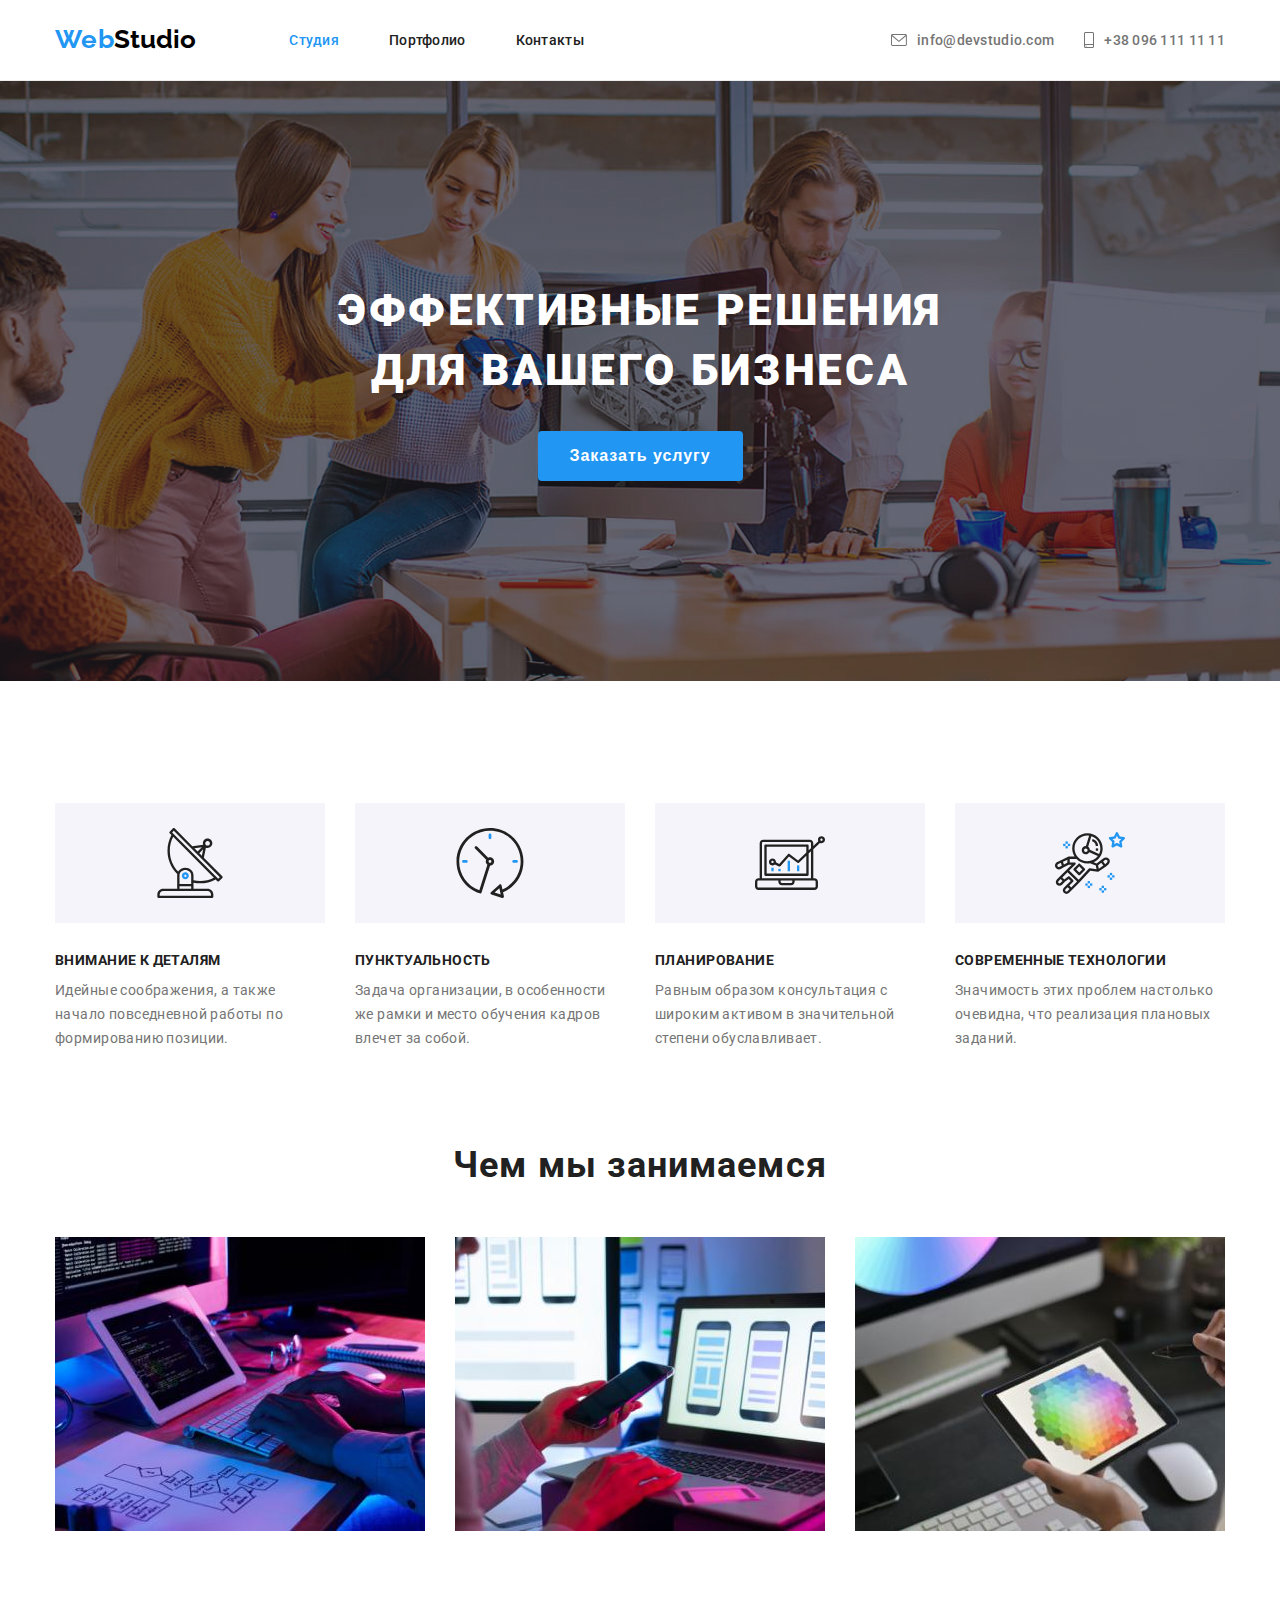
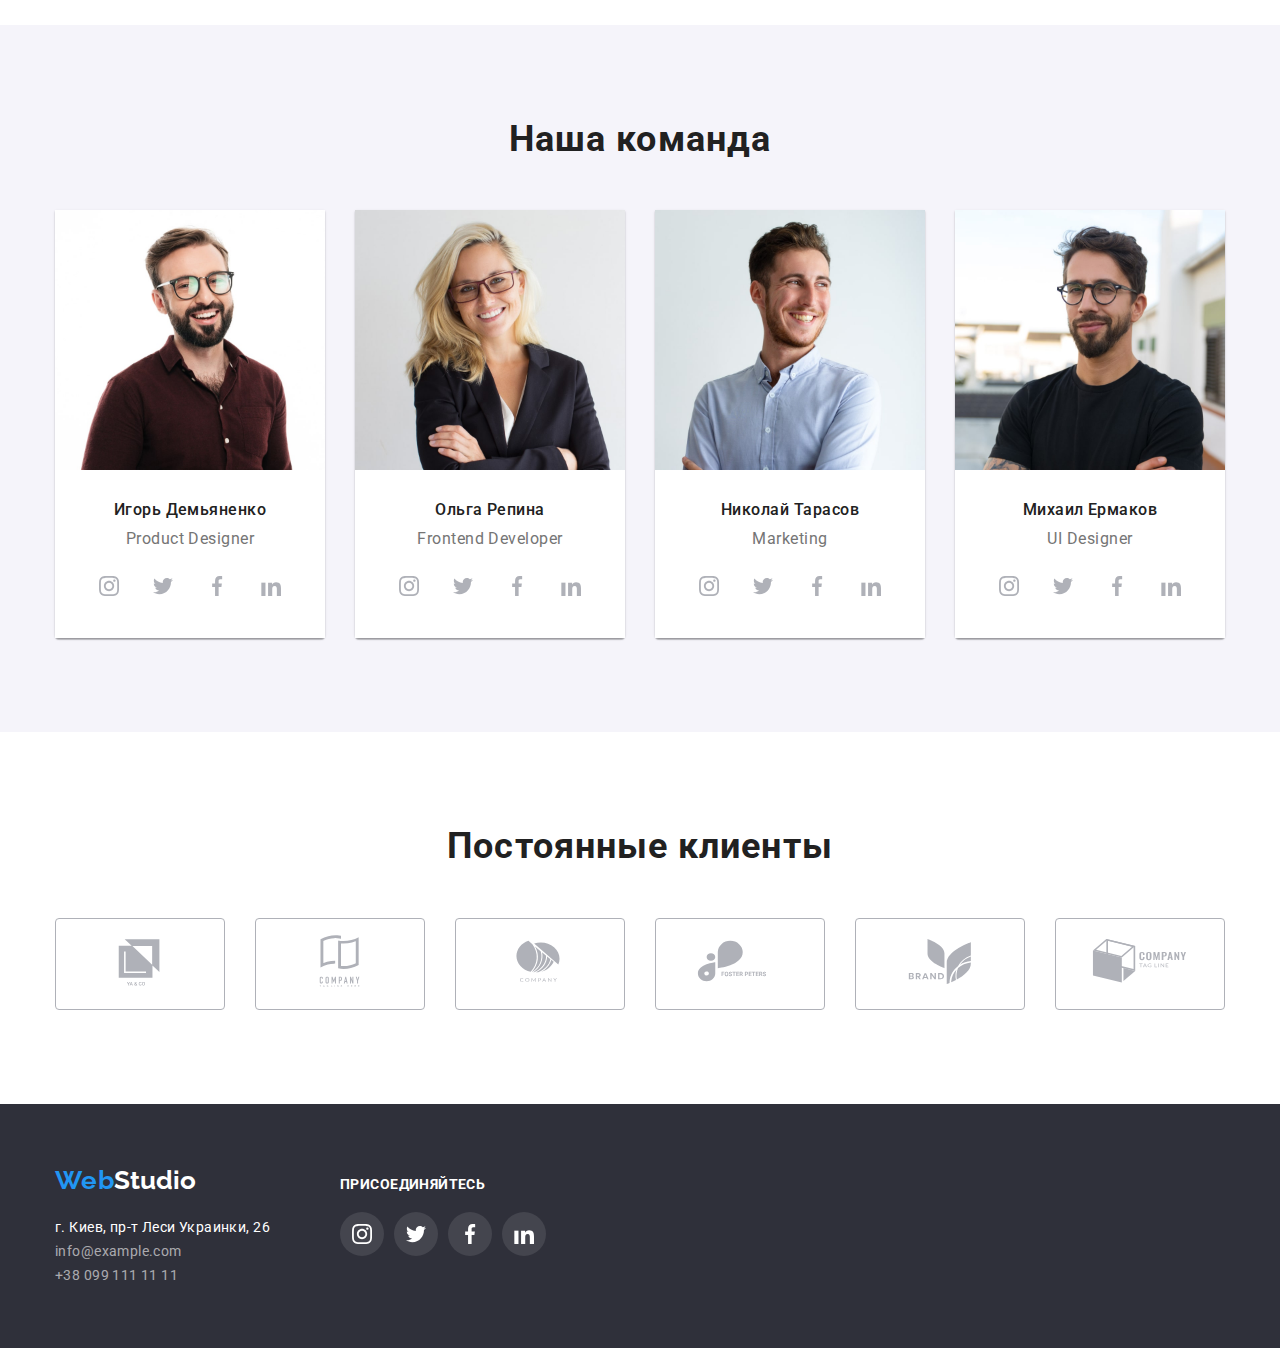
==== index.html @ 3ed00088 "Add files via upload" ====
<!DOCTYPE html>
<link rel="stylesheet" href="node_modules/modern-normalize/modern-normalize.css">
<html lang="en">
  <head>
    <meta charset="UTF-8" />
    <meta http-equiv="X-UA-Compatible" content="IE=edge" />
    <meta name="viewport" content="width=device-width, initial-scale=1.0" />
    <title>Document</title>
    <link rel="stylesheet" href="css/styles.css" />
        <link rel="stylesheet" href="css/main.css" />
    <link rel="stylesheet" href="node_modules/modern-normalize/modern-normalize.css">
     <link rel="preconnect" href="https://fonts.googleapis.com">
<link rel="preconnect" href="https://fonts.gstatic.com" crossorigin>
<link href="https://fonts.googleapis.com/css2?family=Raleway:wght@700&family=Roboto:wght@400;500;700;900&display=swap" rel="stylesheet">
  </head>
  <body>
    <header class="header">
      <div class="header-container">
      <nav class="nav">
        <a class="logo" href="#"><span class="logo-akcent">Web</span>Studio</a>
        <ul class="nav-list list ">
          <li><a class="nav-link active" href="./index.html">Студия</a></li>
          <li><a class="nav-link" href="./portfolio.html">Портфолио</a></li>
          <li><a class="nav-link" href="">Контакты</a></li>
        </ul>
      </nav>
      <ul class="contact-list">
        <li class="contact-item"> 
          <a class="contact-link" href=mailto:info@devstudio.com"
          > <svg class="contact-icon" width="16" height="12">
                  <use href="./images/icons.svg#icon-envelope-hover"></use>
                </svg>
          info@devstudio.com</a>  
              </li>
        <li class="contact-item">
                 <a class="contact-link" href="tel:+380961111111">  <svg class="contact-icon" width="10" height="16">
                  <use href="./images/icons.svg#icon-smartphone"></use>
                </svg> +38 096 111 11 11</a>
        </li>
      </ul>
      </div>
    </header>
    <main>
      <section class="hero">
        <div class="container">
        <h1 class="hero-title">
          Эффективные решения <br />
          для вашего бизнеса
        </h1>
        <button type="button" class="button">Заказать услугу</button>
        </div>
      </section>
      <section class="section">
        <div class="container">
        <h2 class="no-display">Наши преимущества:</h2>
        <ul class="benefits-list">
          <li class="benefits-item">
            <div class="benefits-background">
 <svg class="benefits-icon" width="70" height="70">
                  <use href="./images/icons.svg#icon-benefit_1"></use>
                </svg>
            </div>
            <h3 class="title">Внимание к деталям</h3>
            <p class="text">Идейные соображения, а также начало повседневной работы по формированию позиции.</p>
          </li> 
          <li class="benefits-item">
              <div class="benefits-background">
               <svg class="benefits-icon" width="70" height="70">
                  <use href="./images/icons.svg#icon-benefit_2"></use>
                </svg>
            </div>
            <h3 class="title">Пунктуальность</h3>
            <p class="text">Задача организации, в особенности же рамки и место обучения кадров влечет за собой.</p>
          </li>
          <li class="benefits-item">
               <div class="benefits-background">
               <svg class="benefits-icon" width="70" height="70">
                  <use href="./images/icons.svg#icon-benefit_3"></use>
                </svg>
            </div>
            <h3 class="title">Планирование</h3>
            <p class="text">Равным образом консультация с широким активом в значительной степени обуславливает.</p>
          </li>
          <li class="benefits-item">
               <div class="benefits-background">
               <svg class="benefits-icon" width="70" height="70">
                  <use href="./images/icons.svg#icon-benefit_4"></use>
                </svg>
            </div>
            <h3 class="title">Современные технологии</h3>
            <p class="text">Значимость этих проблем настолько очевидна, что реализация плановых заданий.</p>
          </li>
        </ul>
        </div>
      </section>
      <section class="description section ">
        <div class="container">
        <h2 class="subtitle">Чем мы занимаемся</h2>
        <ul class="description-list card-set">
          <li>
            <img src="./images/index/box_1.jpg" alt="computer programming" width="370" height="294" />
          </li>
          <li><img src="./images/index/box_2.jpg" alt="using of technology" width="370" height="294" /></li>
          <li><img src="./images/index/box_3.jpg" alt="computer graphics" width="370" height="294" /></li>
        </ul>
        </div>
      </section>
      <section class="team section">
        <div class="container">
        <h2 class="subtitle">Наша команда</h2>
        <ul  class="team-list card-set">
          <li class="team-item">
            <img src="./images/index/person_1.jpg" alt="product designer" width="270" height="260" />
             <div class="team-text">
            <h3 class="team-name">Игорь Демьяненко</h3>
              <p class="team-member-decription">Product Designer</p>
             <ul class="team-soc-list">
              <li class="team-soc-item"><a href="" class="team-soc-link">
                <svg class="team-soc-icon" width="20" height="20">
                  <use href="./images/icons.svg#icon-team_logo_1"></use>
                </svg>
              </a></li>
              <li class="team-soc-item"><a href="" class="team-soc-link">
                 <svg class="team-soc-icon" width="20" height="20">
                  <use href="./images/icons.svg#icon-team_logo_2"></use>
                </svg>
              </a></li>
              <li class="team-soc-item"><a href="" class="team-soc-link">
                 <svg class="team-soc-icon" width="20" height="20">
                  <use href="./images/icons.svg#icon-team_logo_3"></use>
                </svg>
              </a></li>
              <li class="team-soc-item"><a href="" class="team-soc-link">
                 <svg class="team-soc-icon" width="20" height="20">
                  <use href="./images/icons.svg#icon-team_logo_4"></use>
                </svg>
              </a></li>
             </ul>

            </div>  
            
          </li>
          <li class="team-item">
            <img src="./images/index/person_2.jpg" alt="Frontend Developer" width="270" height="260" />
           <div class="team-text"> 
             <h3 class="team-name">Ольга Репина</h3>
            <p class="team-member-decription">Frontend Developer</p>
             <ul class="team-soc-list">
              <li class="team-soc-item"><a href="" class="team-soc-link">
                <svg class="team-soc-icon" width="20" height="20">
                  <use href="./images/icons.svg#icon-team_logo_1"></use>
                </svg>
              </a></li>
              <li class="team-soc-item"><a href="" class="team-soc-link">
                 <svg class="team-soc-icon" width="20" height="20">
                  <use href="./images/icons.svg#icon-team_logo_2"></use>
                </svg>
              </a></li>
              <li class="team-soc-item"><a href="" class="team-soc-link">
                 <svg class="team-soc-icon" width="20" height="20">
                  <use href="./images/icons.svg#icon-team_logo_3"></use>
                </svg>
              </a></li>
              <li class="team-soc-item"><a href="" class="team-soc-link">
                 <svg class="team-soc-icon" width="20" height="20">
                  <use href="./images/icons.svg#icon-team_logo_4"></use>
                </svg>
              </a></li>
             </ul>
          </div>
          </li>
          <li class="team-item">
            <img src="./images/index/person_3.jpg" alt="Marketing" width="270" height="260" />
             <div class="team-text">
            <h3 class="team-name">Николай Тарасов</h3>
            <p class="team-member-decription">Marketing</p>
             <ul class="team-soc-list">
              <li class="team-soc-item"><a href="" class="team-soc-link">
                <svg class="team-soc-icon" width="20" height="20">
                  <use href="./images/icons.svg#icon-team_logo_1"></use>
                </svg>
              </a></li>
              <li class="team-soc-item"><a href="" class="team-soc-link">
                 <svg class="team-soc-icon" width="20" height="20">
                  <use href="./images/icons.svg#icon-team_logo_2"></use>
                </svg>
              </a></li>
              <li class="team-soc-item"><a href="" class="team-soc-link">
                 <svg class="team-soc-icon" width="20" height="20">
                  <use href="./images/icons.svg#icon-team_logo_3"></use>
                </svg>
              </a></li>
              <li class="team-soc-item"><a href="" class="team-soc-link">
                 <svg class="team-soc-icon" width="20" height="20">
                  <use href="./images/icons.svg#icon-team_logo_4"></use>
                </svg>
              </a></li>
             </ul>
            </div>
          </li>
          <li class="team-item">
            <img src="./images/index/person_4.jpg" alt="UI Designer" width="270" height="260" />
             <div class="team-text">
            <h3 class="team-name">Михаил Ермаков</h3>
            <p class="team-member-decription">UI Designer</p>
             <ul class="team-soc-list">
              <li class="team-soc-item"><a href="" class="team-soc-link">
                <svg class="team-soc-icon" width="20" height="20">
                  <use href="./images/icons.svg#icon-team_logo_1"></use>
                </svg>
              </a></li>
              <li class="team-soc-item"><a href="" class="team-soc-link">
                 <svg class="team-soc-icon" width="20" height="20">
                  <use href="./images/icons.svg#icon-team_logo_2"></use>
                </svg>
              </a></li>
              <li class="team-soc-item"><a href="" class="team-soc-link">
                 <svg class="team-soc-icon" width="20" height="20">
                  <use href="./images/icons.svg#icon-team_logo_3"></use>
                </svg>
              </a></li>
              <li class="team-soc-item"><a href="" class="team-soc-link">
                 <svg class="team-soc-icon" width="20" height="20">
                  <use href="./images/icons.svg#icon-team_logo_4"></use>
                </svg>
              </a></li>
             </ul>
            </div>
          </li>
        </ul>
        </div>
      </section>
      <section class="container section">
        <h2 class="subtitle">Постоянные клиенты</h2>
      <!-- <div class="team-text"> -->
        <ul class="client-list">
          <!-- <client-list> -->
            <li class="client-item"><a href="" class="client-link">
              <svg class="client-icon" width="106" height="60">
                  <use href="./images/icons.svg#icon-client_logo_1"></use>
                </svg>
            </a></li>

            <li class="client-item"><a href="" class="client-link">
               <svg class="client-icon" width="106" height="60">
                  <use href="./images/icons.svg#icon-client_logo_2"></use>
                </svg>
            </a></li>
            <li class="client-item"><a href="" class="client-link">
               <svg class="client-icon" width="106" height="60">
                  <use href="./images/icons.svg#icon-client_logo_3"></use>
                </svg>
            </a></li>
            <li class="client-item"><a href="" class="client-link">
               <svg class="client-icon" width="106" height="60">
                  <use href="./images/icons.svg#icon-client_logo_4"></use>
                </svg>
            </a></li>
            <li class="client-item"><a href="" class="client-link">
               <svg class="client-icon" width="106" height="60">
                  <use href="./images/icons.svg#icon-client_logo_5"></use>
                </svg>
            </a></li>
            <li class="client-item"><a href="" class="client-link">
               <svg class="client-icon" width="106" height="60">
                  <use href="./images/icons.svg#icon-client_logo_6"></use>
                </svg>
            </a></li>
          </client-list>
        </ul>
</div>
      </section >
    </main>
<section class="footer">
    <footer class="container footer-all">
      <div >
      <a class="logo logo-white" href="#"><span class="logo-akcent">Web</span>Studio</a>
      <address>

        <ul >
          <li>
            <a
              class="footer-link"  target="_blank"  rel="noopener noreferrer" 
              href="https://www.google.com/maps/d/viewer?mid=10uSM3H-mIU3GznYo2szRIEphczw&hl=en_US&ll=50.42732700000001%2C30.538092&z=17"
              >г. Киев, пр-т Леси Украинки, 26</a
            >
          </li>
          <li><a class="footer-link link-transparency" href="mailto:info@example.com">info@example.com</a></li>
          <li><a class="footer-link link-transparency" href="tel:+380991111111">+38 099 111 11 11</a></li>
        </ul>
      </address>
      </div>
      <div class="footer-soc">
        <h2 class="footer-soc-title"> присоединяйтесь</h2>
       <ul class="team-soc-list">
              <li class="team-soc-item"><a href="" class="team-soc-link">
                <svg class="team-soc-icon icon-white" width="20" height="20">
                  <use href="./images/icons.svg#icon-team_logo_1"></use>
                </svg>
              </a></li>
              <li class="team-soc-item"><a href="" class="team-soc-link">
                 <svg class="team-soc-icon icon-white" width="20" height="20">
                  <use href="./images/icons.svg#icon-team_logo_2"></use>
                </svg>
              </a></li>
              <li class="team-soc-item"><a href="" class="team-soc-link">
                 <svg class="team-soc-icon icon-white" width="20" height="20">
                  <use href="./images/icons.svg#icon-team_logo_3"></use>
                </svg>
              </a></li>
              <li class="team-soc-item"><a href="" class="team-soc-link">
                 <svg class="team-soc-icon icon-white" width="20" height="20">
                  <use href="./images/icons.svg#icon-team_logo_4"></use>
                </svg>
              </a></li>
             </ul>
      </div>
    </footer>
    </section>
  </body>
</html>
---- css/styles.css ----
:root {
  --main-text-color: #757575;
  --additional-text-color: #212121;
  --accent-color: #2196f3;
  --white: #ffffff;
  --card-gap: 30px;
  --card-item: 3;
}
* {
  box-sizing: border-box;
}
/* font-family: 'Raleway', sans-serif; */
/* font-family: 'Roboto', sans-serif; */
body,
html {
  font-family: "Roboto";
  background-color: #ffffff;
  color: var(--main-text-color);
  margin: 0;
  padding: 0;
  box-sizing: border-box;
}

button {
  cursor: pointer;
}

a {
  text-decoration: none;
}

p,
h1,
h2,
h3,
h4,
h5,
h6,
ul {
  margin: 0;
  padding: 0;
}

ul {
  list-style: none;
}

img {
  display: block;
  min-width: 100px;
  height: auto;
}

.card-set {
  display: flex;
  flex-wrap: wrap;
  gap: var(--card-gap);
}

.logo {
  font-family: "Raleway", sans-serif;
  font-weight: 700;
  font-size: 26px;
  text-decoration: none;
  color: #000000;
}

.logo-akcent {
  font-family: "Raleway";
  font-weight: 700;
  font-size: 26px;
  line-height: 1.2;
  letter-spacing: 0.03em;
  color: var(--accent-color);
}

.logo-white {
  color: var(--white);
  margin-bottom: 20px;
  display: block;
}
.container {
  width: 1200px;
  margin: 0 auto;
  padding: 0 15px;
  box-sizing: border-box;
}
.header {
  border-bottom: 1px solid #ececec;
}
.header-container {
  width: 1200px;
  margin: 0 auto;
  padding: 0 15px;
  display: flex;
  justify-content: space-between;
  align-items: center;
}
.nav {
  display: flex;
  align-items: center;
}

.nav-list {
  display: flex;
  justify-content: center;
  gap: 50px;
  margin-left: 93px;
}

.contact-list {
  display: flex;
  justify-content: flex-end;
  gap: var(--card-gap);
}
/* .contact {
  display: flex;
} */
.benefits-list {
  display: flex;
  justify-content: space-between;
  /* margin-bottom: 94px; */
}
.section {
  padding: 94px 0;
}
.benefits-item {
  width: 270px;
  /* height: 101px; */
}
.nav-link {
  font-weight: 500;
  font-size: 14px;
  line-height: 1.15;
  letter-spacing: 0.02em;
  color: var(--additional-text-color);
  padding: 32px 0;
  display: flex;
}
.contact-link {
  font-weight: 500;
  font-size: 14px;
  line-height: 1.15;
  letter-spacing: 0.02em;
  color: var(--main-text-color);
  padding: 32px 0;
  display: flex;
  align-items: center;
}
.contact-icon {
  fill: #757575;
  margin-right: 10px;
}
.contact-item {
  display: flex;
  align-items: center;
}
.active {
  color: var(--accent-color);
}
.contact-link:hover,
.contact-link:focus {
  color: var(--accent-color);
}
.contact-link:hover .contact-icon,
.contact-link:focus .contact-icon {
  fill: var(--accent-color);
}
.nav-link:hover,
.nav-link:focus,
.footer-link:hover,
.footer-link:focus {
  color: var(--accent-color);
}
.button:hover,
.button:focus {
  background-color: #188ce8;
  color: #ffffff;
}
.filter-btn {
  border: none;
  background-color: #f5f4fa;
  color: #000000;
  border-radius: 4px;
  font-size: 16px;
  padding: 6px 22px;
}
.filter-btn:hover {
  box-shadow: 0px 3px 1px rgba(0, 0, 0, 0.1), 0px 1px 2px rgba(0, 0, 0, 0.08), 0px 2px 2px rgba(0, 0, 0, 0.12);
}
.filter-item:not(:last-child) {
  margin-right: 8px;
}
/* .filter-btn-active {
  border: none;
  background-color: var(--accent-color);
  color: var(--white);
  border-radius: 4px;
  font-size: 16px;
  padding: 6px 22px;
} */
.filter-btn:hover,
.filter-btn:focus {
  background-color: var(--accent-color);
  border: none;
  color: var(--white);
}
.hero {
  max-width: 1600px;
  height: 600px;
  margin-left: auto;
  margin-right: auto;
  /* background-color: #2f303a; */
  background-image: linear-gradient(rgba(47, 48, 58, 0.4), rgba(47, 48, 58, 0.4)), url(../images/hero_photo.jpg);
  padding: 200px 0;
  background-repeat: no-repeat;
  background-position: center;
  background-size: cover;
}
.hero-title {
  font-weight: 900;
  font-size: 44px;
  line-height: 1.36;
  text-align: center;
  letter-spacing: 0.06em;
  text-transform: uppercase;
  color: var(--white);
  margin-bottom: 30px;
}
.filter {
  font-weight: 500;
  font-size: 16px;
  line-height: 1.62;
  letter-spacing: 0.03em;
  color: var(--additional-text-color);
  display: flex;
  justify-content: center;
  margin-left: 8px;
  margin-bottom: 50px;
}
.button {
  background-color: var(--accent-color);
  color: var(--white);
  font-style: normal;
  font-weight: 700;
  font-size: 16px;
  line-height: 1.9;
  align-items: center;
  text-align: center;
  letter-spacing: 0.06em;
  border-radius: 4px;
  border: 0;
  margin: 0 auto;
  padding: 10px 32px;
  display: flex;
}
.benefits-background {
  width: 270px;
  height: 120px;
  background-color: #f5f4fa;
  margin-bottom: 30px;
  display: flex;
  align-items: center;
  justify-content: center;
}

.title {
  font-weight: 700;
  font-size: 14px;
  line-height: 1.14;
  letter-spacing: 0.03em;
  text-transform: uppercase;
  color: var(--additional-text-color);
  margin-bottom: 10px;
}
.benefits-icon {
  display: flex;
  align-items: center;
  justify-content: center;
}
.benefits-list .text {
  /* font-weight: 400; */
  font-size: 14px;
  line-height: 1.71;
  letter-spacing: 0.03em;
  color: var(--main-text-color);
}
/* заголовки першої сторінки */
.team {
  background-color: #f5f4fa;
  /* padding: 94px 0; */
}
.description-list {
  justify-content: space-between;
}
.description {
  /* margin-bottom: 80px; */
  padding-top: 0;
}
.subtitle {
  font-weight: 700;
  font-size: 36px;
  line-height: 1.16;
  text-align: center;
  letter-spacing: 0.03em;
  color: var(--additional-text-color);
  margin-bottom: 50px;
}
.team-list {
  justify-content: center;
}
.team-item {
  width: 270px;
  box-shadow: 0px 1px 3px rgba(0, 0, 0, 0.12), 0px 1px 1px rgba(0, 0, 0, 0.14), 0px 2px 1px rgba(0, 0, 0, 0.2);
  border-radius: 0px 0px 4px 4px;
}
.team-text {
  background-color: #ffffff;
  padding: 30px 0;
  text-align: center;
  /* display: flex;
  flex-direction: column;
  align-items: center; */
}
.team-name {
  font-weight: 500;
  font-size: 16px;
  line-height: 1.19;
  letter-spacing: 0.03em;
  color: var(--additional-text-color);
  margin-bottom: 10px;
}
.team-member-decription {
  font-size: 16px;
  line-height: 1.19;
  letter-spacing: 0.03em;
  color: var(--main-text-color);
  margin-bottom: 16px;
}
.team-soc-list {
  display: flex;
  justify-content: center;
}
.team-soc-item + .team-soc-item {
  margin-left: 10px;
}
.team-soc-link {
  width: 44px;
  height: 44px;
  border-radius: 50%;
  background-color: #fff;
  /* display: block; */
  display: flex;
  align-items: center;
  justify-content: center;
}
.team-soc-icon {
  fill: #afb1b8;
}
.team-soc-link:hover {
  background-color: #2196f3;
}
.team-soc-link:hover .team-soc-icon {
  fill: #fff;
}
.client-link {
  /* width: 170px;
  height: 92px; */
  /* border: 1px; */
  /* background-color: tomato; */
  /* display: flex;
  align-items: center;
  justify-content: center; */
}
.client-list {
  display: flex;
  justify-content: center;
  align-content: center;
}
.client-icon {
  fill: #afb1b8;
}
.client-item + .client-item {
  margin-left: 30px;
}
.client-item {
  width: 170px;
  /* padding: 16px 32px; */
  height: 92px;
  border: 1px solid #afb1b8;
  border-radius: 4px;
  box-sizing: border-box;
  display: flex;
  align-items: center;
  justify-content: center;
}
.client-item:hover {
  border: 1px solid #2196f3;
}
.client-item:hover .client-icon {
  fill: #2196f3;
}
.portfolio-item {
  width: 370px;
  box-sizing: border-box;
}
.portfolio-item:hover {
  box-shadow: 0px 1px 1px rgba(0, 0, 0, 0.12), 0px 4px 4px rgba(0, 0, 0, 0.06), 1px 4px 6px rgba(0, 0, 0, 0.16);
}
.portfolio-text {
  background-color: #ffffff;
  padding: 20px 24px;
  /* display: flex;
  flex-direction: column; */
  border: 1px solid #eeeeee;
  border-top: none;
}
.portfolio-title {
  font-weight: 700;
  font-size: 18px;
  line-height: 2;
  letter-spacing: 0.06em;
  color: var(--additional-text-color);
  margin-bottom: 4px;
}
.portfolio-subtitle {
  font-size: 16px;
  line-height: 1.9;
  letter-spacing: 0.03em;
  color: var(--main-text-color);
}
.footer-link {
  color: var(--white);
  font-style: normal;
  font-size: 14px;
  line-height: 1.7;
  letter-spacing: 0.03em;
}

/* border : 1px solid #000000; */

.footer-all {
  display: flex;
  align-items: baseline;
}
.footer-soc {
  /* display: flex; */
  margin-left: 70px;
  margin-top: 12px;
}
.footer-soc-title {
  font-family: "Roboto";
  font-style: normal;
  font-weight: 700;
  font-size: 14px;
  line-height: 16px;
  letter-spacing: 0.03em;
  color: #fff;
  margin-bottom: 20px;
  text-transform: uppercase;
}
.team-soc-link {
  background-color: rgba(255, 255, 255, 0.1);
}
.icon-white {
  fill: #fff;
}
.link-transparency {
  color: rgba(255, 255, 255, 0.6);
  margin-top: 9px;
}
.footer {
  background-color: #2f303a;
  text-decoration: none;
  padding: 60px 0;
}
/* .footer-link-text {
  color: var(--white);
  font-style: normal;
  font-size: 14px;
  line-height: 1.7;
  letter-spacing: 0.03em;
  text-shadow: #000 0px 0px 1px;
} */

.no-display {
  visibility: hidden;
}
---- css/main.css ----
/*# sourceMappingURL=main.css.map */
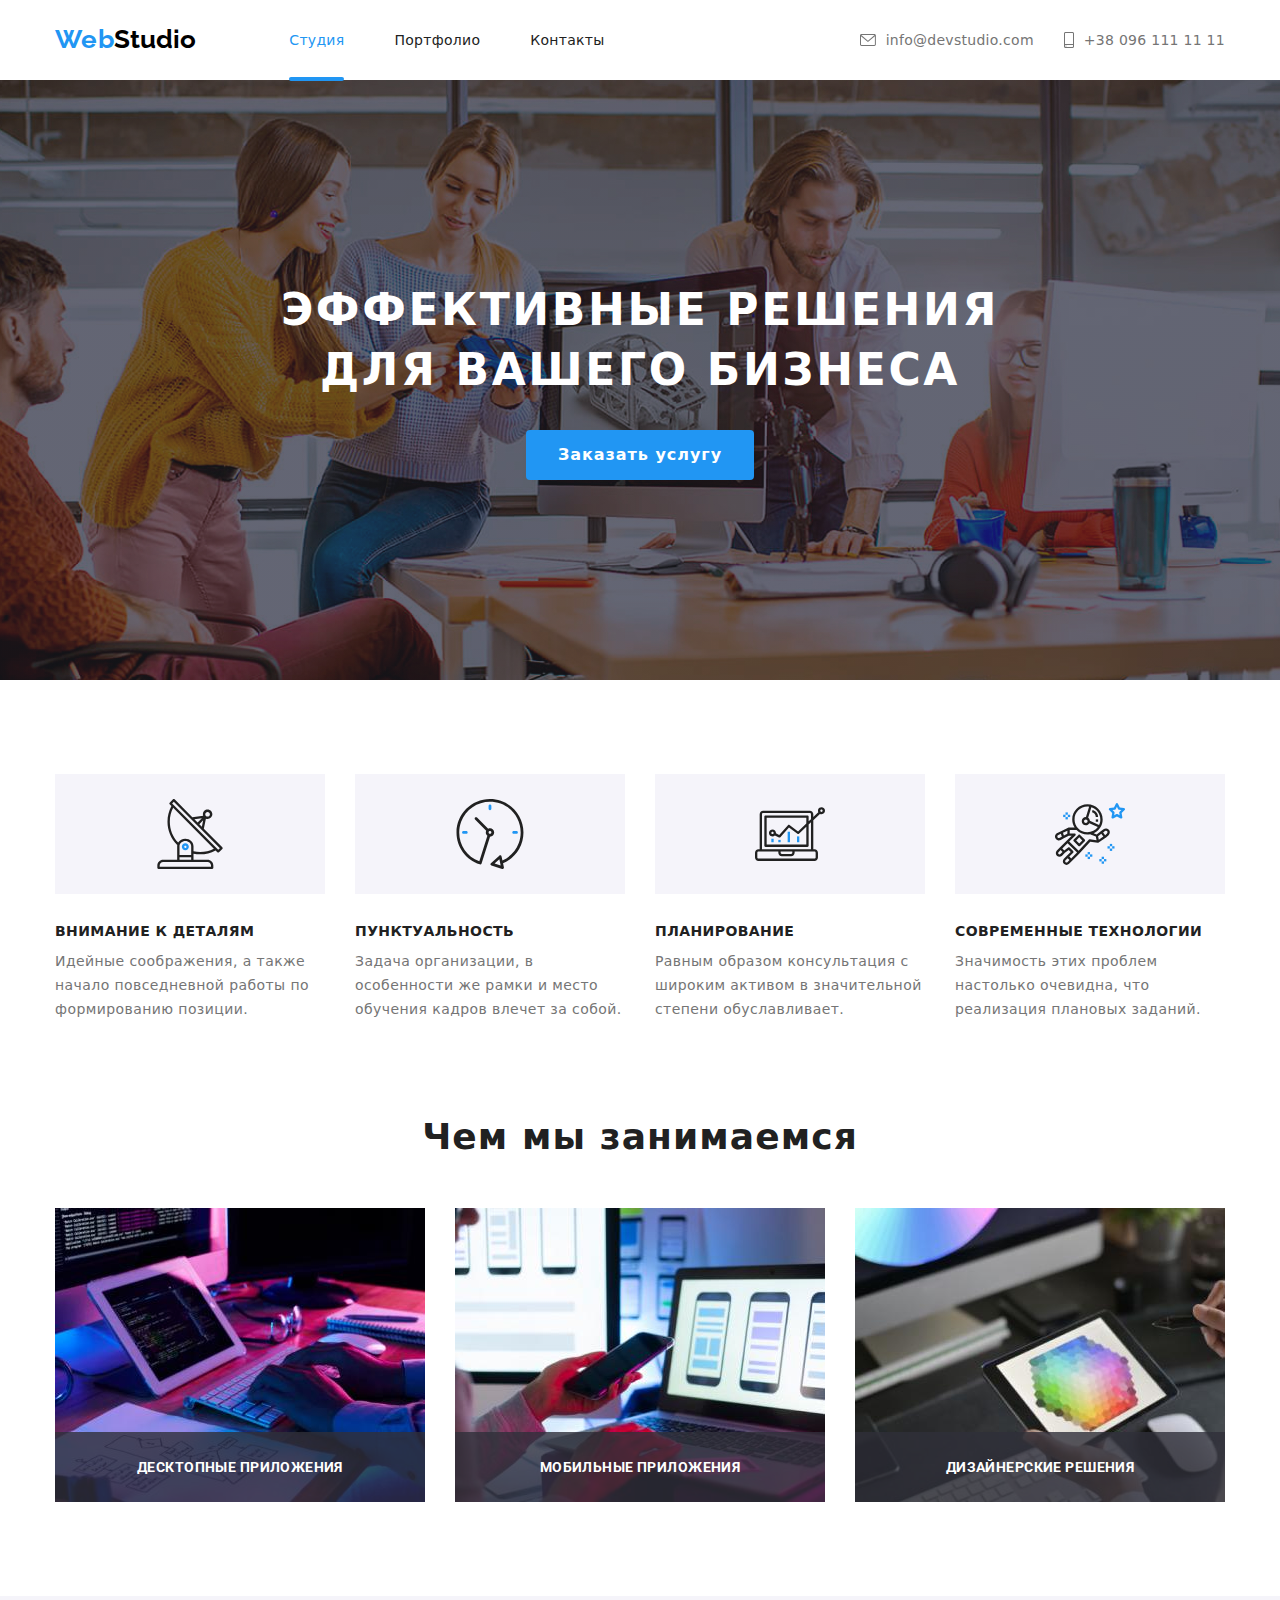
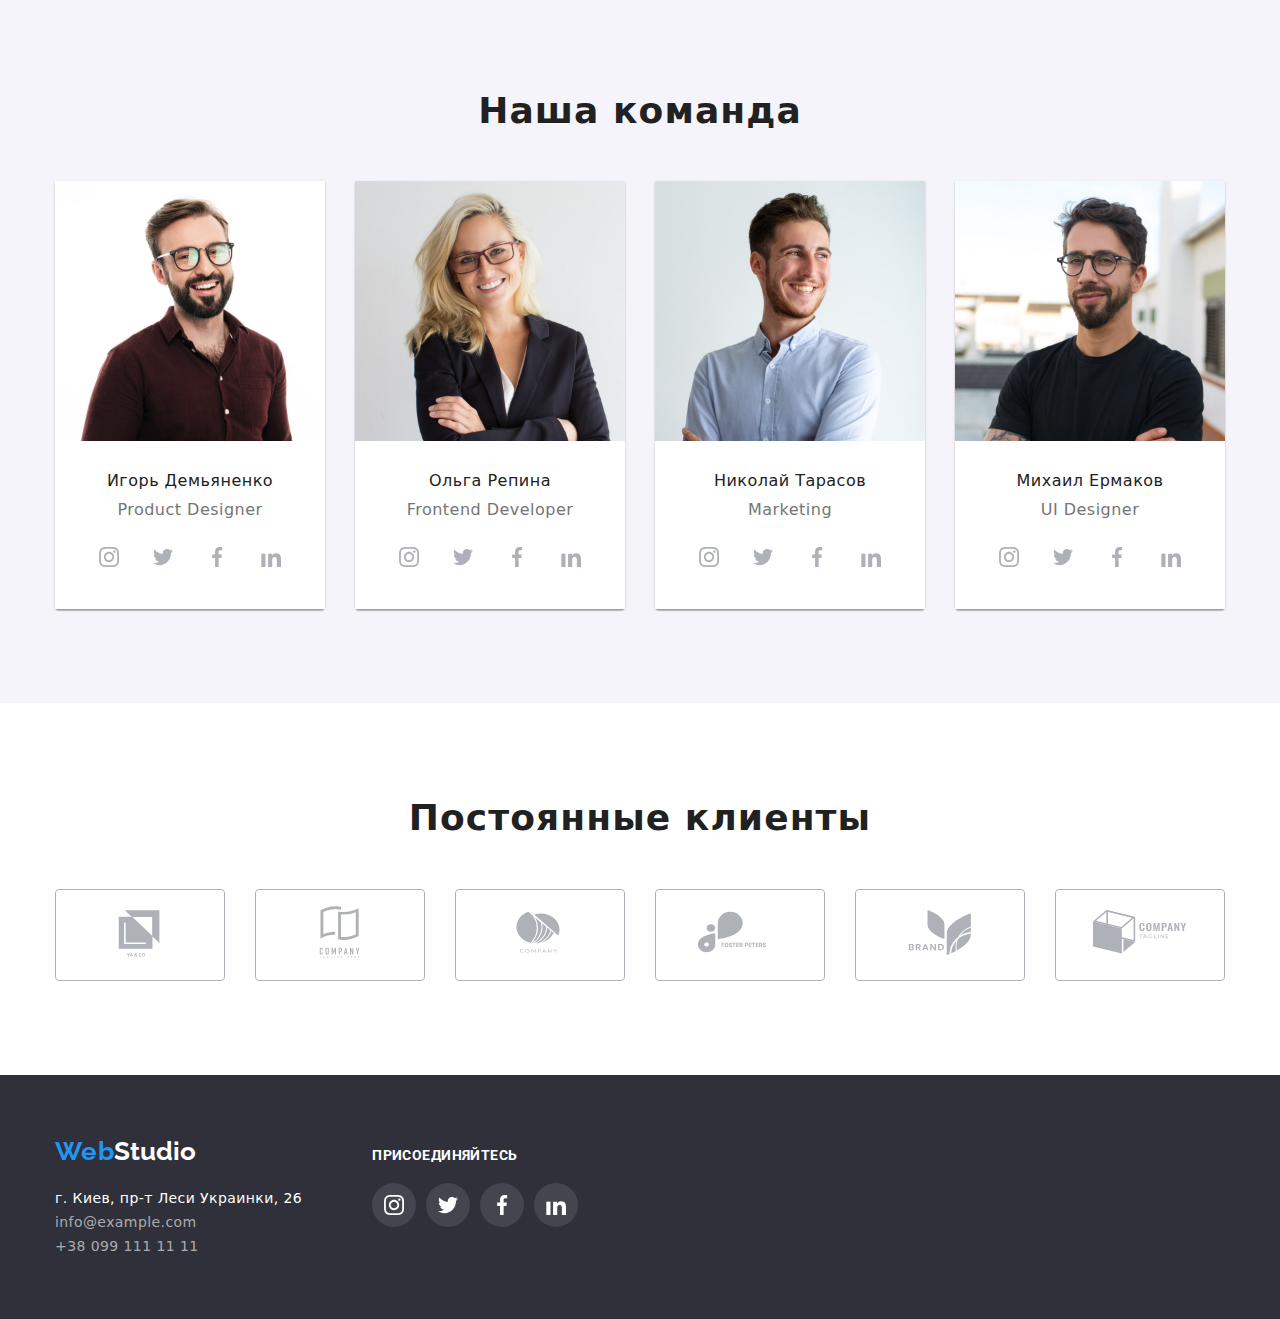
==== commit dd69cb73: "5.2" ====
--- a/index.html
+++ b/index.html
@@ -8,20 +8,29 @@
     <title>Document</title>
     <link rel="stylesheet" href="css/styles.css" />
         <link rel="stylesheet" href="css/main.css" />
-    <link rel="stylesheet" href="node_modules/modern-normalize/modern-normalize.css">
+  <link
+    rel="stylesheet"
+    href="https://cdnjs.cloudflare.com/ajax/libs/modern-normalize/1.0.0/modern-normalize.min.css"/>
      <link rel="preconnect" href="https://fonts.googleapis.com">
 <link rel="preconnect" href="https://fonts.gstatic.com" crossorigin>
 <link href="https://fonts.googleapis.com/css2?family=Raleway:wght@700&family=Roboto:wght@400;500;700;900&display=swap" rel="stylesheet">
   </head>
   <body>
-    <header class="header">
-      <div class="header-container">
+    <header >
+      <div class="header__container">
       <nav class="nav">
         <a class="logo" href="#"><span class="logo-akcent">Web</span>Studio</a>
         <ul class="nav-list list ">
-          <li><a class="nav-link active" href="./index.html">Студия</a></li>
-          <li><a class="nav-link" href="./portfolio.html">Портфолио</a></li>
-          <li><a class="nav-link" href="">Контакты</a></li>
+          <li class="nav-item">
+            <a class="nav-link active current" href="./index.html">Студия</a>
+            <div class="nav-link"> 
+            </div>
+            <!-- nav-indicator active-->
+          </li>
+          <li class="nav-item"><a class="nav-link" href="./portfolio.html">Портфолио</a>
+          </li>
+          <li class="nav-item"><a class="nav-link" href="">Контакты</a>
+          </li>
         </ul>
       </nav>
       <ul class="contact-list">
@@ -47,12 +56,12 @@
           Эффективные решения <br />
           для вашего бизнеса
         </h1>
-        <button type="button" class="button">Заказать услугу</button>
+        <button type="button" class="button" data-modal-open>Заказать услугу</button>
         </div>
       </section>
       <section class="section">
         <div class="container">
-        <h2 class="no-display">Наши преимущества:</h2>
+        <h2 class="visually-hidden">Наши преимущества:</h2>
         <ul class="benefits-list">
           <li class="benefits-item">
             <div class="benefits-background">
@@ -97,11 +106,26 @@
         <div class="container">
         <h2 class="subtitle">Чем мы занимаемся</h2>
         <ul class="description-list card-set">
-          <li>
+          <li class="image-bloc">
             <img src="./images/index/box_1.jpg" alt="computer programming" width="370" height="294" />
-          </li>
-          <li><img src="./images/index/box_2.jpg" alt="using of technology" width="370" height="294" /></li>
-          <li><img src="./images/index/box_3.jpg" alt="computer graphics" width="370" height="294" /></li>
+            <div class="description-subtitle">
+              <div class="description-opasity"></div>
+              <h3 class="description-text">Десктопные приложения</h3>
+            </div>
+          </li>
+          <li class="image-bloc">
+            <img src="./images/index/box_2.jpg" alt="using of technology" width="370" height="294" />
+             <div class="description-subtitle">
+              <div class="description-opasity"></div>
+              <h3 class="description-text">Мобильные приложения</h3>
+            </div></li>
+          <li class="image-bloc">
+            <img src="./images/index/box_3.jpg" alt="computer graphics" width="370" height="294" />
+             <div class="description-subtitle">
+              <div class="description-opasity"></div>
+              <h3 class="description-text">Дизайнерские решения</h3>
+            </div>
+          </li>
         </ul>
         </div>
       </section>
@@ -272,7 +296,8 @@
       </section >
     </main>
 <section class="footer">
-    <footer class="container footer-all">
+  <div class="container">
+    <footer class="footer-all">
       <div >
       <a class="logo logo-white" href="#"><span class="logo-akcent">Web</span>Studio</a>
       <address>
@@ -316,6 +341,20 @@
              </ul>
       </div>
     </footer>
+     </div>
     </section>
+    <div class="backdrop is-hidden" data-modal>
+      <div class="modal">
+        <div class="modal-navigation">
+          <button type="button" data-modal-close class="modal-button"> 
+            <svg class="modal-button-icon" data-modal-close width="11" height="11">
+              <use href="./images/icons.svg#icon-close-black"></use>             
+            </svg>
+          </button>
+        </div>
+        <!-- <div class="button"></div> -->
+      </div>
+    </div>
+     <script src="./js/modal.js"></script>
   </body>
 </html>
--- a/css/styles.css
+++ b/css/styles.css
@@ -5,6 +5,7 @@
   --white: #ffffff;
   --card-gap: 30px;
   --card-item: 3;
+  --transition: 250ms cubic-bezier(0.4, 0, 0.2, 1);
 }
 * {
   box-sizing: border-box;
@@ -18,7 +19,6 @@
   color: var(--main-text-color);
   margin: 0;
   padding: 0;
-  box-sizing: border-box;
 }
 
 button {
@@ -83,12 +83,11 @@
   width: 1200px;
   margin: 0 auto;
   padding: 0 15px;
-  box-sizing: border-box;
 }
 .header {
-  border-bottom: 1px solid #ececec;
-}
-.header-container {
+  border-bottom: 1px solid #787474;
+}
+.header__container {
   width: 1200px;
   margin: 0 auto;
   padding: 0 15px;
@@ -96,6 +95,10 @@
   justify-content: space-between;
   align-items: center;
 }
+/* .header-liner {
+  width: auto;
+  border: 1px solid #ececec;
+} */
 .nav {
   display: flex;
   align-items: center;
@@ -107,26 +110,19 @@
   gap: 50px;
   margin-left: 93px;
 }
-
-.contact-list {
-  display: flex;
-  justify-content: flex-end;
-  gap: var(--card-gap);
-}
-/* .contact {
-  display: flex;
-} */
-.benefits-list {
-  display: flex;
-  justify-content: space-between;
-  /* margin-bottom: 94px; */
-}
-.section {
-  padding: 94px 0;
-}
-.benefits-item {
-  width: 270px;
-  /* height: 101px; */
+.nav-indicator {
+  position: absolute;
+  bottom: 0;
+  width: 48px;
+  height: 4px;
+  border-radius: 2px;
+  background-color: #2196f3;
+  opacity: 0;
+}
+.nav-item {
+  position: relative;
+  display: flex;
+  justify-content: center;
 }
 .nav-link {
   font-weight: 500;
@@ -136,6 +132,52 @@
   color: var(--additional-text-color);
   padding: 32px 0;
   display: flex;
+  transition: color 250ms cubic-bezier(0.4, 0, 0.2, 1);
+  position: relative;
+}
+.current::after {
+  content: "";
+  position: absolute;
+  bottom: -1px;
+  left: 0;
+  width: 100%;
+  height: 4px;
+
+  background-color: var(--accent-color);
+  border-radius: 2px;
+}
+
+/* transition: background 2500ms cubic-bezier(0.4, 0, 0.2, 1); */
+/* .nav-link:hover, */
+/* .nav-link:focus .nav-indicator {
+}
+.nav-item:focus .nav-indicator {
+  background: red;
+} */
+/* .nav-item:hover .nav-indicator {
+  opacity: 1;
+  transition: opacity 2500ms cubic-bezier(0.4, 0, 0.2, 1);
+} */
+
+.contact-list {
+  display: flex;
+  justify-content: flex-end;
+  gap: var(--card-gap);
+}
+/* .contact {
+  display: flex;
+} */
+.benefits-list {
+  display: flex;
+  justify-content: space-between;
+  /* margin-bottom: 94px; */
+}
+.section {
+  padding: 94px 0;
+}
+.benefits-item {
+  width: 270px;
+  /* height: 101px; */
 }
 .contact-link {
   font-weight: 500;
@@ -146,6 +188,7 @@
   padding: 32px 0;
   display: flex;
   align-items: center;
+  transition: color 250ms cubic-bezier(0.4, 0, 0.2, 1);
 }
 .contact-icon {
   fill: #757575;
@@ -157,6 +200,7 @@
 }
 .active {
   color: var(--accent-color);
+  opacity: 1;
 }
 .contact-link:hover,
 .contact-link:focus {
@@ -184,6 +228,7 @@
   border-radius: 4px;
   font-size: 16px;
   padding: 6px 22px;
+  transition: background-color 250ms cubic-bezier(0.4, 0, 0.2, 1);
 }
 .filter-btn:hover {
   box-shadow: 0px 3px 1px rgba(0, 0, 0, 0.1), 0px 1px 2px rgba(0, 0, 0, 0.08), 0px 2px 2px rgba(0, 0, 0, 0.12);
@@ -253,6 +298,7 @@
   margin: 0 auto;
   padding: 10px 32px;
   display: flex;
+  transition: color 250ms cubic-bezier(0.4, 0, 0.2, 1);
 }
 .benefits-background {
   width: 270px;
@@ -296,6 +342,29 @@
 .description {
   /* margin-bottom: 80px; */
   padding-top: 0;
+}
+
+.image-bloc {
+  position: relative;
+}
+.description-subtitle {
+  position: absolute;
+  bottom: 0;
+  width: 370px;
+  height: 70px;
+  background-color: rgb(47, 48, 58, 0.8);
+  display: flex;
+  justify-content: center;
+  align-items: center;
+}
+.description-text {
+  color: var(--white);
+  font-family: "Roboto";
+  font-weight: 700;
+  font-size: 14px;
+  line-height: 16px;
+  letter-spacing: 0.03em;
+  text-transform: uppercase;
 }
 .subtitle {
   font-weight: 700;
@@ -349,13 +418,14 @@
   height: 44px;
   border-radius: 50%;
   background-color: #fff;
-  /* display: block; */
-  display: flex;
-  align-items: center;
-  justify-content: center;
+  display: flex;
+  align-items: center;
+  justify-content: center;
+  transition: background-color 250ms cubic-bezier(0.4, 0, 0.2, 1);
 }
 .team-soc-icon {
   fill: #afb1b8;
+  transition: fill 250ms cubic-bezier(0.4, 0, 0.2, 1);
 }
 .team-soc-link:hover {
   background-color: #2196f3;
@@ -379,6 +449,7 @@
 }
 .client-icon {
   fill: #afb1b8;
+  transition: fill 250ms cubic-bezier(0.4, 0, 0.2, 1);
 }
 .client-item + .client-item {
   margin-left: 30px;
@@ -389,7 +460,6 @@
   height: 92px;
   border: 1px solid #afb1b8;
   border-radius: 4px;
-  box-sizing: border-box;
   display: flex;
   align-items: center;
   justify-content: center;
@@ -401,12 +471,81 @@
   fill: #2196f3;
 }
 .portfolio-item {
+  /* position: relative; */
+  /* overflow: hidden; */
   width: 370px;
-  box-sizing: border-box;
-}
+  transition: 250ms cubic-bezier(0.4, 0, 0.2, 1);
+}
+.portfolio-photo {
+  position: relative;
+  overflow: hidden;
+}
+.portfolio-hover {
+  position: absolute;
+  transform: translateY(0px);
+  width: 370px;
+  height: 294px;
+  background-color: rgba(33, 150, 243, 0.9);
+  display: flex;
+  align-items: center;
+  text-align: center;
+  transition: transform 250ms cubic-bezier(0.4, 0, 0.2, 1);
+}
+.portfolio-item:hover .portfolio-hover {
+  transform: translateY(-294px);
+  /* overflow: hidden; */
+}
+/*
+ .portfolio-link {
+  position: relative;
+} */
 .portfolio-item:hover {
   box-shadow: 0px 1px 1px rgba(0, 0, 0, 0.12), 0px 4px 4px rgba(0, 0, 0, 0.06), 1px 4px 6px rgba(0, 0, 0, 0.16);
 }
+/* .portfolio-hover {
+  position: absolute;
+  transform: translateY(294px);
+  width: 370px;
+  height: 294px;
+  background-color: rgba(33, 150, 243, 0.9);
+  display: flex;
+  align-items: center;
+  text-align: center;
+  /* padding: 63px 24px; */
+/* transition: transform 250ms cubic-bezier(0.4, 0, 0.2, 1);
+}*/
+
+.portfolio-hover-text {
+  font-style: normal;
+  font-weight: 400;
+  font-size: 18px;
+  line-height: 1.56;
+  letter-spacing: 0.03em;
+  color: #ffffff;
+  position: absolute;
+  /* top: 50%;
+  left: 0%; */
+  width: 100%;
+  height: 294px;
+  display: flex;
+  justify-content: center;
+  align-items: center;
+
+  /* font-style: normal;
+  font-weight: 400;
+  font-size: 18px;
+  line-height: 1.56;
+  letter-spacing: 0.03em;
+  position: absolute;
+  top: 0%;
+  left: 0%;
+  width: 100%;
+  height: 294px;
+  display: flex;
+  justify-content: center;
+  align-items: center; */
+}
+
 .portfolio-text {
   background-color: #ffffff;
   padding: 20px 24px;
@@ -483,6 +622,55 @@
   text-shadow: #000 0px 0px 1px;
 } */
 
-.no-display {
+.visually-hidden {
+  /* visibility: hidden; */
+  display: none;
+}
+.is-hidden {
+  opacity: 0;
   visibility: hidden;
-}
+  pointer-events: none;
+}
+.backdrop {
+  position: fixed;
+  top: 0;
+  left: 0;
+  width: 100%;
+  height: 100%;
+  background-color: rgba(0, 0, 0, 0.2);
+  transition: opacity 250ms cubic-bezier(0.4, 0, 0.2, 1);
+}
+.modal {
+  position: absolute;
+  min-width: 540px;
+  height: 540px;
+  background-color: #fff;
+  top: 50%;
+  left: 50%;
+  transform: translate(-50%, -50%);
+  transition: transform 25ms cubic-bezier(0.4, 0, 0.2, 1);
+  border-radius: 4px;
+  padding: 10px;
+}
+.modal-button {
+  display: block;
+  width: 30px;
+  height: 30px;
+  border-radius: 50%;
+  border: 1px solid rgba(0, 0, 0, 0.1);
+  background-color: #fff;
+  display: flex;
+  justify-content: center;
+  align-items: center;
+}
+
+.modal-navigation {
+  display: flex;
+  justify-content: flex-end;
+}
+
+/* .modal-button-icon {
+  /* position: absolute;
+  top: 10px;
+  right: 10px; */
+/* } */
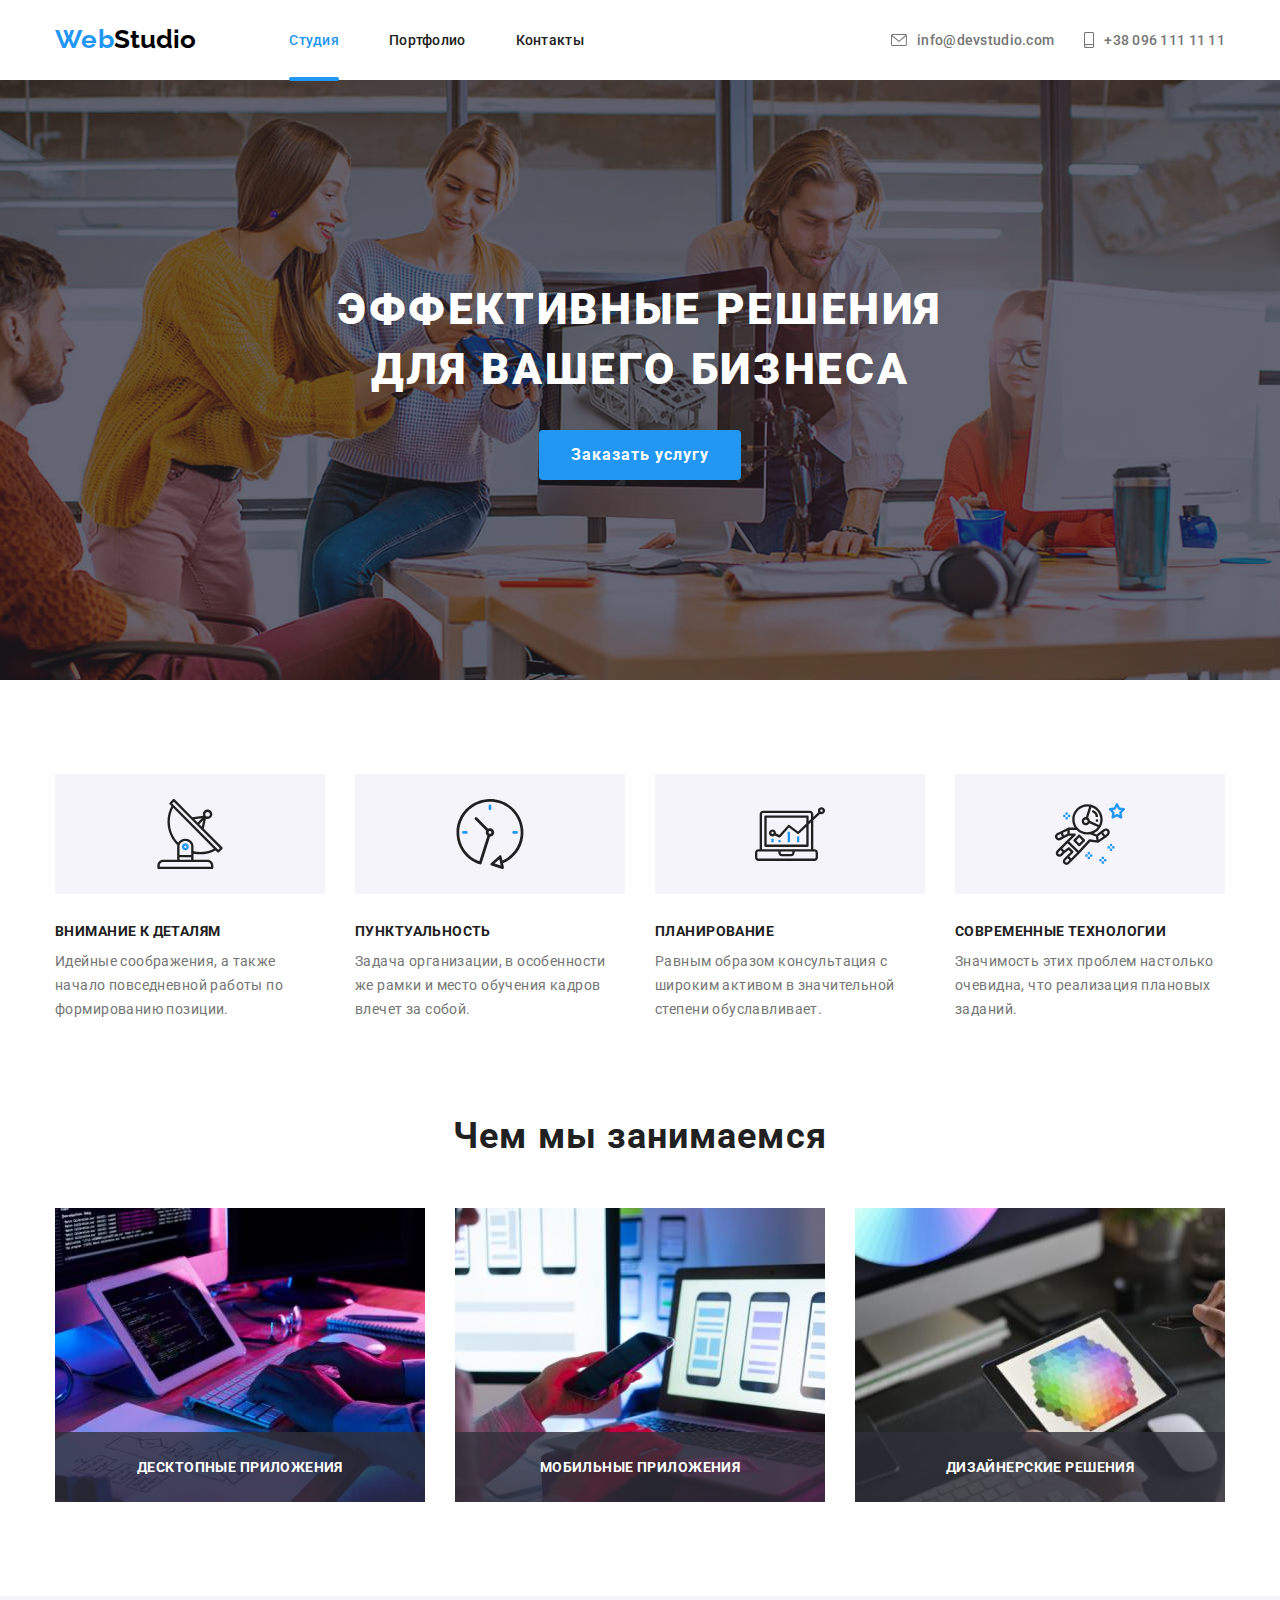
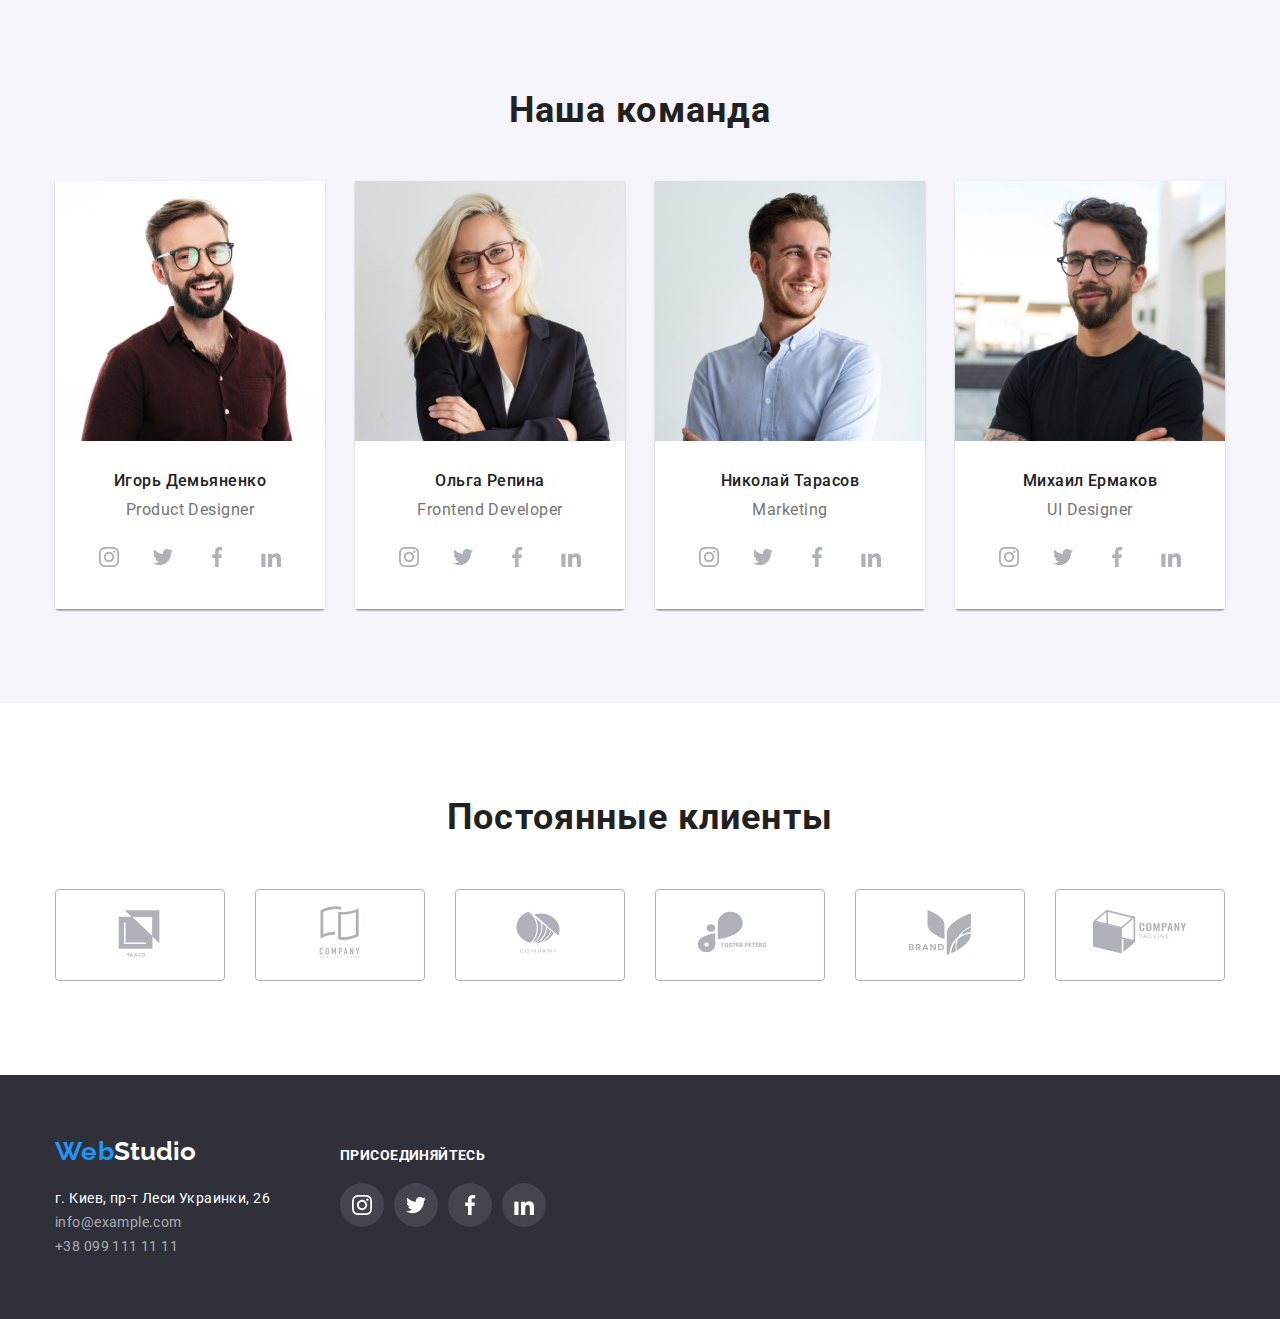
==== commit 32d14049: "finish" ====
--- a/index.html
+++ b/index.html
@@ -6,15 +6,15 @@
     <meta http-equiv="X-UA-Compatible" content="IE=edge" />
     <meta name="viewport" content="width=device-width, initial-scale=1.0" />
     <title>Document</title>
-    <link rel="stylesheet" href="css/styles.css" />
-        <link rel="stylesheet" href="css/main.css" />
-  <link
+     <link
     rel="stylesheet"
     href="https://cdnjs.cloudflare.com/ajax/libs/modern-normalize/1.0.0/modern-normalize.min.css"/>
      <link rel="preconnect" href="https://fonts.googleapis.com">
 <link rel="preconnect" href="https://fonts.gstatic.com" crossorigin>
 <link href="https://fonts.googleapis.com/css2?family=Raleway:wght@700&family=Roboto:wght@400;500;700;900&display=swap" rel="stylesheet">
-  </head>
+   <link rel="stylesheet" href="css/styles.css" />
+        <link rel="stylesheet" href="css/main.css" />
+</head>
   <body>
     <header >
       <div class="header__container">
@@ -295,13 +295,11 @@
 </div>
       </section >
     </main>
-<section class="footer">
-  <div class="container">
-    <footer class="footer-all">
-      <div >
+ <footer class="footer">
+      <div class="container footer-all">
+        <div class="">
       <a class="logo logo-white" href="#"><span class="logo-akcent">Web</span>Studio</a>
       <address>
-
         <ul >
           <li>
             <a
@@ -340,9 +338,8 @@
               </a></li>
              </ul>
       </div>
+      </div>
     </footer>
-     </div>
-    </section>
     <div class="backdrop is-hidden" data-modal>
       <div class="modal">
         <div class="modal-navigation">
--- a/css/styles.css
+++ b/css/styles.css
@@ -27,6 +27,7 @@
 
 a {
   text-decoration: none;
+  font-style: normal;
 }
 
 p,
@@ -230,9 +231,6 @@
   padding: 6px 22px;
   transition: background-color 250ms cubic-bezier(0.4, 0, 0.2, 1);
 }
-.filter-btn:hover {
-  box-shadow: 0px 3px 1px rgba(0, 0, 0, 0.1), 0px 1px 2px rgba(0, 0, 0, 0.08), 0px 2px 2px rgba(0, 0, 0, 0.12);
-}
 .filter-item:not(:last-child) {
   margin-right: 8px;
 }
@@ -249,6 +247,7 @@
   background-color: var(--accent-color);
   border: none;
   color: var(--white);
+  box-shadow: 0px 3px 1px rgba(0, 0, 0, 0.1), 0px 1px 2px rgba(0, 0, 0, 0.08), 0px 2px 2px rgba(0, 0, 0, 0.12);
 }
 .hero {
   max-width: 1600px;
@@ -256,7 +255,7 @@
   margin-left: auto;
   margin-right: auto;
   /* background-color: #2f303a; */
-  background-image: linear-gradient(rgba(47, 48, 58, 0.4), rgba(47, 48, 58, 0.4)), url(../images/hero_photo.jpg);
+  background-image: linear-gradient(rgba(47, 48, 58, 0.4), rgba(47, 48, 58, 0.4)), url(../images/hero.jpg);
   padding: 200px 0;
   background-repeat: no-repeat;
   background-position: center;
@@ -359,7 +358,6 @@
 }
 .description-text {
   color: var(--white);
-  font-family: "Roboto";
   font-weight: 700;
   font-size: 14px;
   line-height: 16px;
@@ -588,8 +586,6 @@
   margin-top: 12px;
 }
 .footer-soc-title {
-  font-family: "Roboto";
-  font-style: normal;
   font-weight: 700;
   font-size: 14px;
   line-height: 16px;
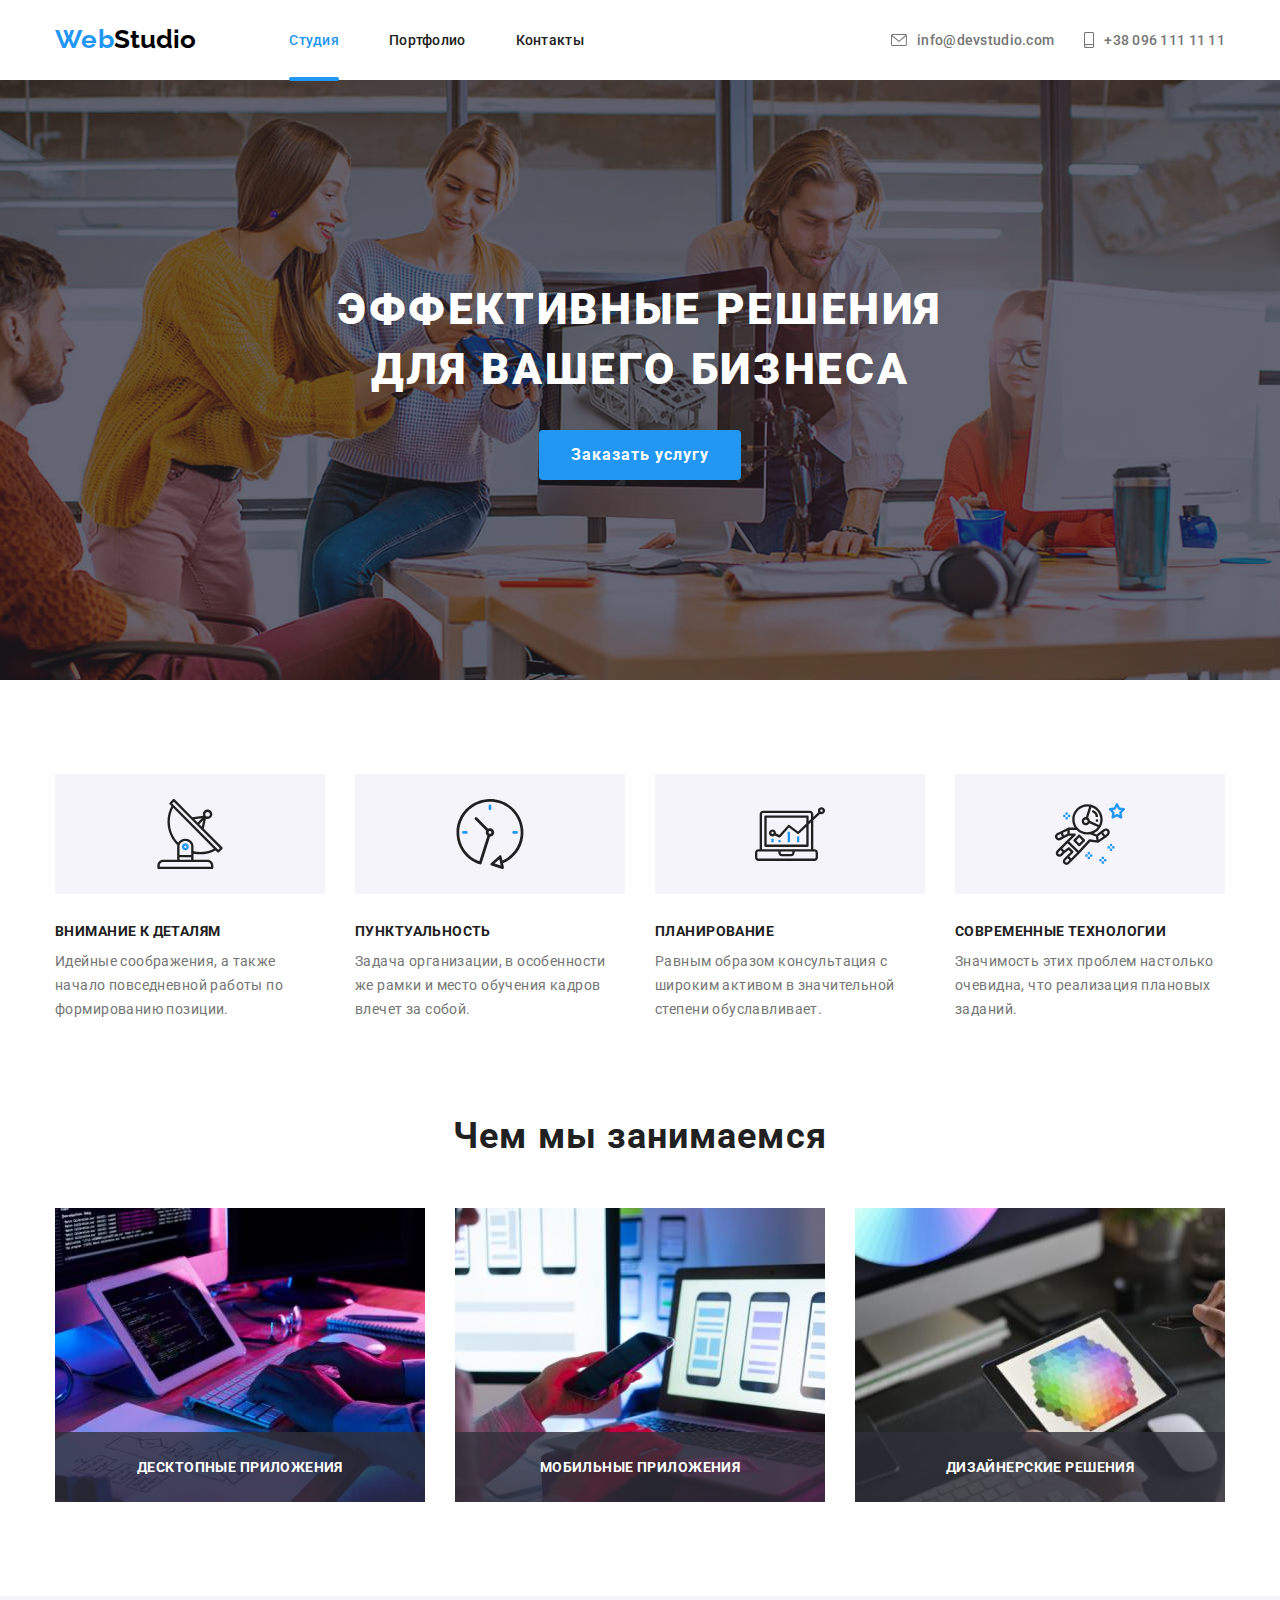
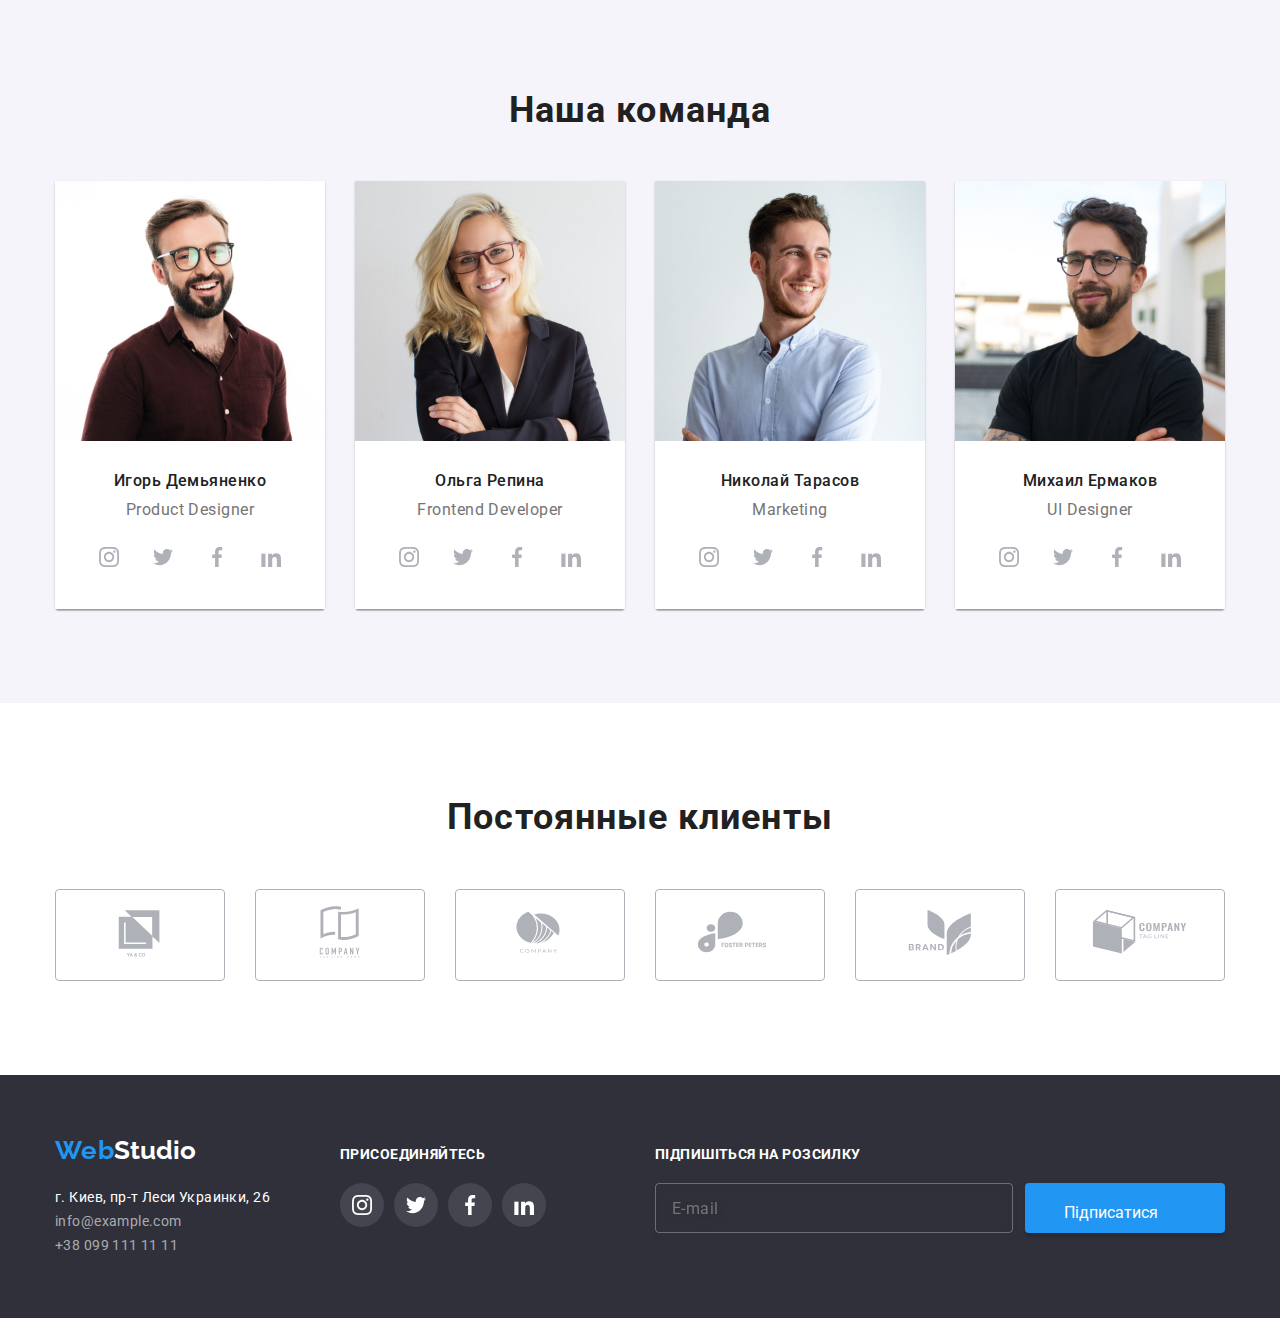
==== commit 3a2c5223: "finish" ====
--- a/index.html
+++ b/index.html
@@ -297,7 +297,7 @@
     </main>
  <footer class="footer">
       <div class="container footer-all">
-        <div class="">
+        <div >
       <a class="logo logo-white" href="#"><span class="logo-akcent">Web</span>Studio</a>
       <address>
         <ul >
@@ -338,6 +338,20 @@
               </a></li>
              </ul>
       </div>
+      <!-- <div class="form-wrapper"> -->
+        <form class="form" action="submin">
+          <label for="user_email">
+             <h2 class="footer-soc-title">Підпишіться на розсилку</h2>
+            <input type="email" name="email" placeholder="E-mail" class="subscribe-email">
+          </label>
+          <button type="submit" class="subscribe-btn">
+            Підписатися
+            <svg  width="24" height="24">
+              <use href="./images/icons.svg#icon-send" class="subscribe-icon" ></use>
+            </svg>
+          </button>
+        </form>
+      <!-- </div> -->
       </div>
     </footer>
     <div class="backdrop is-hidden" data-modal>
@@ -349,7 +363,6 @@
             </svg>
           </button>
         </div>
-        <!-- <div class="button"></div> -->
       </div>
     </div>
      <script src="./js/modal.js"></script>
--- a/css/styles.css
+++ b/css/styles.css
@@ -194,6 +194,7 @@
 .contact-icon {
   fill: #757575;
   margin-right: 10px;
+  transition: color 250ms cubic-bezier(0.4, 0, 0.2, 1);
 }
 .contact-item {
   display: flex;
@@ -217,10 +218,26 @@
 .footer-link:focus {
   color: var(--accent-color);
 }
+.button {
+  background-color: var(--accent-color);
+  color: var(--white);
+  font-style: normal;
+  font-weight: 700;
+  font-size: 16px;
+  line-height: 1.9;
+  align-items: center;
+  text-align: center;
+  letter-spacing: 0.06em;
+  border-radius: 4px;
+  border: 0;
+  margin: 0 auto;
+  padding: 10px 32px;
+  display: flex;
+  transition: background-color 250ms cubic-bezier(0.4, 0, 0.2, 1);
+}
 .button:hover,
 .button:focus {
   background-color: #188ce8;
-  color: #ffffff;
 }
 .filter-btn {
   border: none;
@@ -229,7 +246,7 @@
   border-radius: 4px;
   font-size: 16px;
   padding: 6px 22px;
-  transition: background-color 250ms cubic-bezier(0.4, 0, 0.2, 1);
+  transition: 250ms cubic-bezier(0.4, 0, 0.2, 1);
 }
 .filter-item:not(:last-child) {
   margin-right: 8px;
@@ -282,23 +299,7 @@
   margin-left: 8px;
   margin-bottom: 50px;
 }
-.button {
-  background-color: var(--accent-color);
-  color: var(--white);
-  font-style: normal;
-  font-weight: 700;
-  font-size: 16px;
-  line-height: 1.9;
-  align-items: center;
-  text-align: center;
-  letter-spacing: 0.06em;
-  border-radius: 4px;
-  border: 0;
-  margin: 0 auto;
-  padding: 10px 32px;
-  display: flex;
-  transition: color 250ms cubic-bezier(0.4, 0, 0.2, 1);
-}
+
 .benefits-background {
   width: 270px;
   height: 120px;
@@ -426,7 +427,7 @@
   transition: fill 250ms cubic-bezier(0.4, 0, 0.2, 1);
 }
 .team-soc-link:hover {
-  background-color: #2196f3;
+  background-color: var(--accent-color);
 }
 .team-soc-link:hover .team-soc-icon {
   fill: #fff;
@@ -447,7 +448,7 @@
 }
 .client-icon {
   fill: #afb1b8;
-  transition: fill 250ms cubic-bezier(0.4, 0, 0.2, 1);
+  transition: fill 2500ms cubic-bezier(0.4, 0, 0.2, 1);
 }
 .client-item + .client-item {
   margin-left: 30px;
@@ -461,17 +462,20 @@
   display: flex;
   align-items: center;
   justify-content: center;
+  transition: border 250ms cubic-bezier(0.4, 0, 0.2, 1);
 }
 .client-item:hover {
-  border: 1px solid #2196f3;
+  border: 1px solid var(--accent-color);
 }
 .client-item:hover .client-icon {
   fill: #2196f3;
 }
 .portfolio-item {
-  /* position: relative; */
-  /* overflow: hidden; */
   width: 370px;
+  transition: 250ms cubic-bezier(0.4, 0, 0.2, 1);
+}
+.portfolio-link {
+  display: block;
   transition: 250ms cubic-bezier(0.4, 0, 0.2, 1);
 }
 .portfolio-photo {
@@ -487,17 +491,14 @@
   display: flex;
   align-items: center;
   text-align: center;
-  transition: transform 250ms cubic-bezier(0.4, 0, 0.2, 1);
-}
-.portfolio-item:hover .portfolio-hover {
+  transition: 250ms cubic-bezier(0.4, 0, 0.2, 1);
+}
+.portfolio-link:hover .portfolio-hover {
   transform: translateY(-294px);
-  /* overflow: hidden; */
-}
-/*
- .portfolio-link {
-  position: relative;
-} */
-.portfolio-item:hover {
+}
+
+.portfolio-link:hover,
+.portfolio-link:focus {
   box-shadow: 0px 1px 1px rgba(0, 0, 0, 0.12), 0px 4px 4px rgba(0, 0, 0, 0.06), 1px 4px 6px rgba(0, 0, 0, 0.16);
 }
 /* .portfolio-hover {
@@ -572,6 +573,7 @@
   font-size: 14px;
   line-height: 1.7;
   letter-spacing: 0.03em;
+  transition: 250ms cubic-bezier(0.4, 0, 0.2, 1);
 }
 
 /* border : 1px solid #000000; */
@@ -581,18 +583,20 @@
   align-items: baseline;
 }
 .footer-soc {
-  /* display: flex; */
+  display: flex;
   margin-left: 70px;
-  margin-top: 12px;
+  margin-right: 70px;
+  flex-direction: column;
 }
 .footer-soc-title {
   font-weight: 700;
   font-size: 14px;
-  line-height: 16px;
-  letter-spacing: 0.03em;
-  color: #fff;
+  line-height: 1.14;
+  letter-spacing: 0.03em;
+  color: var(--white);
   margin-bottom: 20px;
   text-transform: uppercase;
+  display: block;
 }
 .team-soc-link {
   background-color: rgba(255, 255, 255, 0.1);
@@ -608,6 +612,47 @@
   background-color: #2f303a;
   text-decoration: none;
   padding: 60px 0;
+}
+.form {
+  display: flex;
+  align-items: flex-end;
+  margin-left: auto;
+}
+.submin {
+  display: flex;
+}
+.subscribe-email {
+  font-size: 16px;
+  line-height: 1.25;
+  width: 358px;
+  height: 50px;
+  /* display: flex;
+  align-items: center; */
+  letter-spacing: 0.03em;
+  color: rgba(255, 255, 255, 0.6);
+  border: 1px solid rgba(255, 255, 255, 0.3);
+  filter: drop-shadow(0px 4px 4px rgba(0, 0, 0, 0.15));
+  border-radius: 4px;
+  padding: 14px 0;
+  padding-left: 16px;
+  background: transparent;
+  display: flex;
+  align-items: flex-end;
+}
+.subscribe-btn {
+  height: 50px;
+  width: 200px;
+  background-color: #2196f3;
+  box-shadow: 0px 4px 4px rgba(0, 0, 0, 0.15);
+  border-radius: 4px;
+  border: none;
+  padding: 10px;
+  color: var(--white);
+  margin-left: 12px;
+  /* display: block; */
+}
+.subscribe-icon {
+  margin: 12px 10px;
 }
 /* .footer-link-text {
   color: var(--white);
@@ -644,7 +689,7 @@
   top: 50%;
   left: 50%;
   transform: translate(-50%, -50%);
-  transition: transform 25ms cubic-bezier(0.4, 0, 0.2, 1);
+  transition: 250ms cubic-bezier(0.4, 0, 0.2, 1);
   border-radius: 4px;
   padding: 10px;
 }
@@ -658,6 +703,7 @@
   display: flex;
   justify-content: center;
   align-items: center;
+  transition: 250ms cubic-bezier(0.4, 0, 0.2, 1);
 }
 
 .modal-navigation {
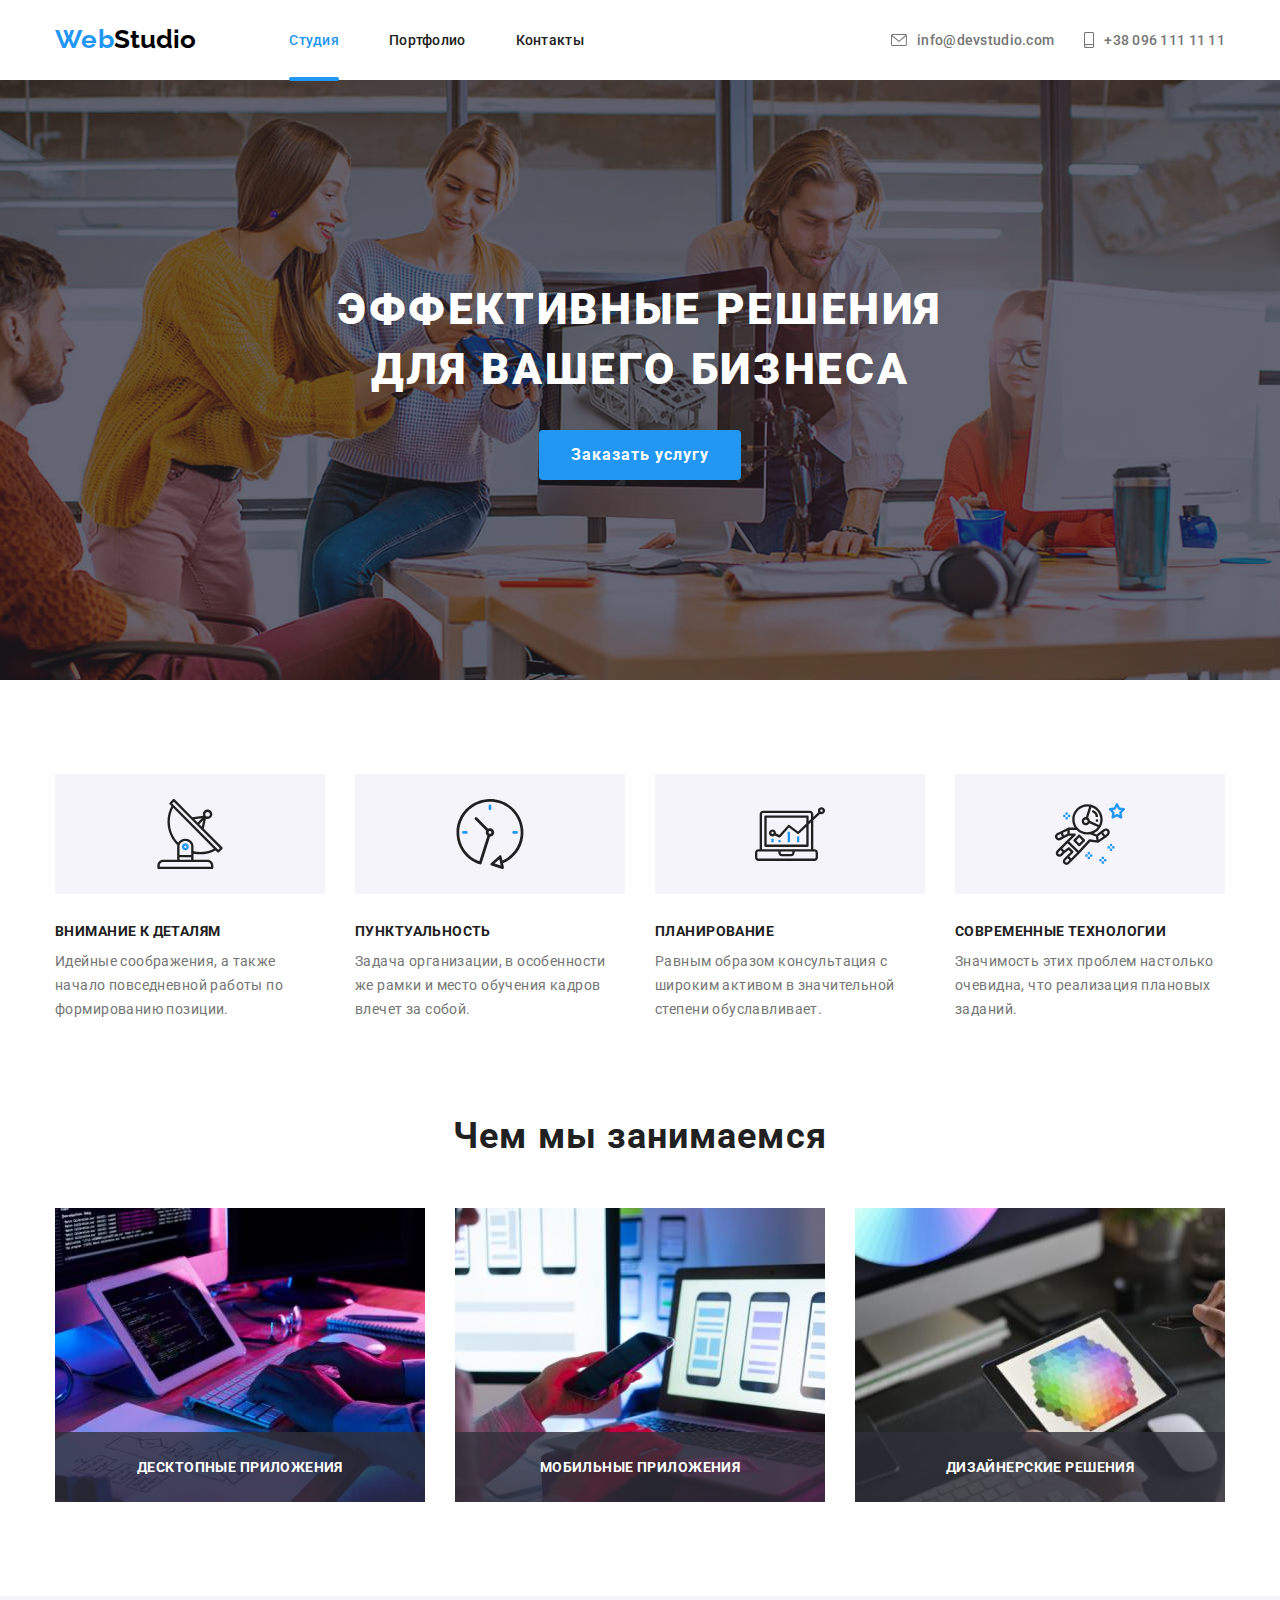
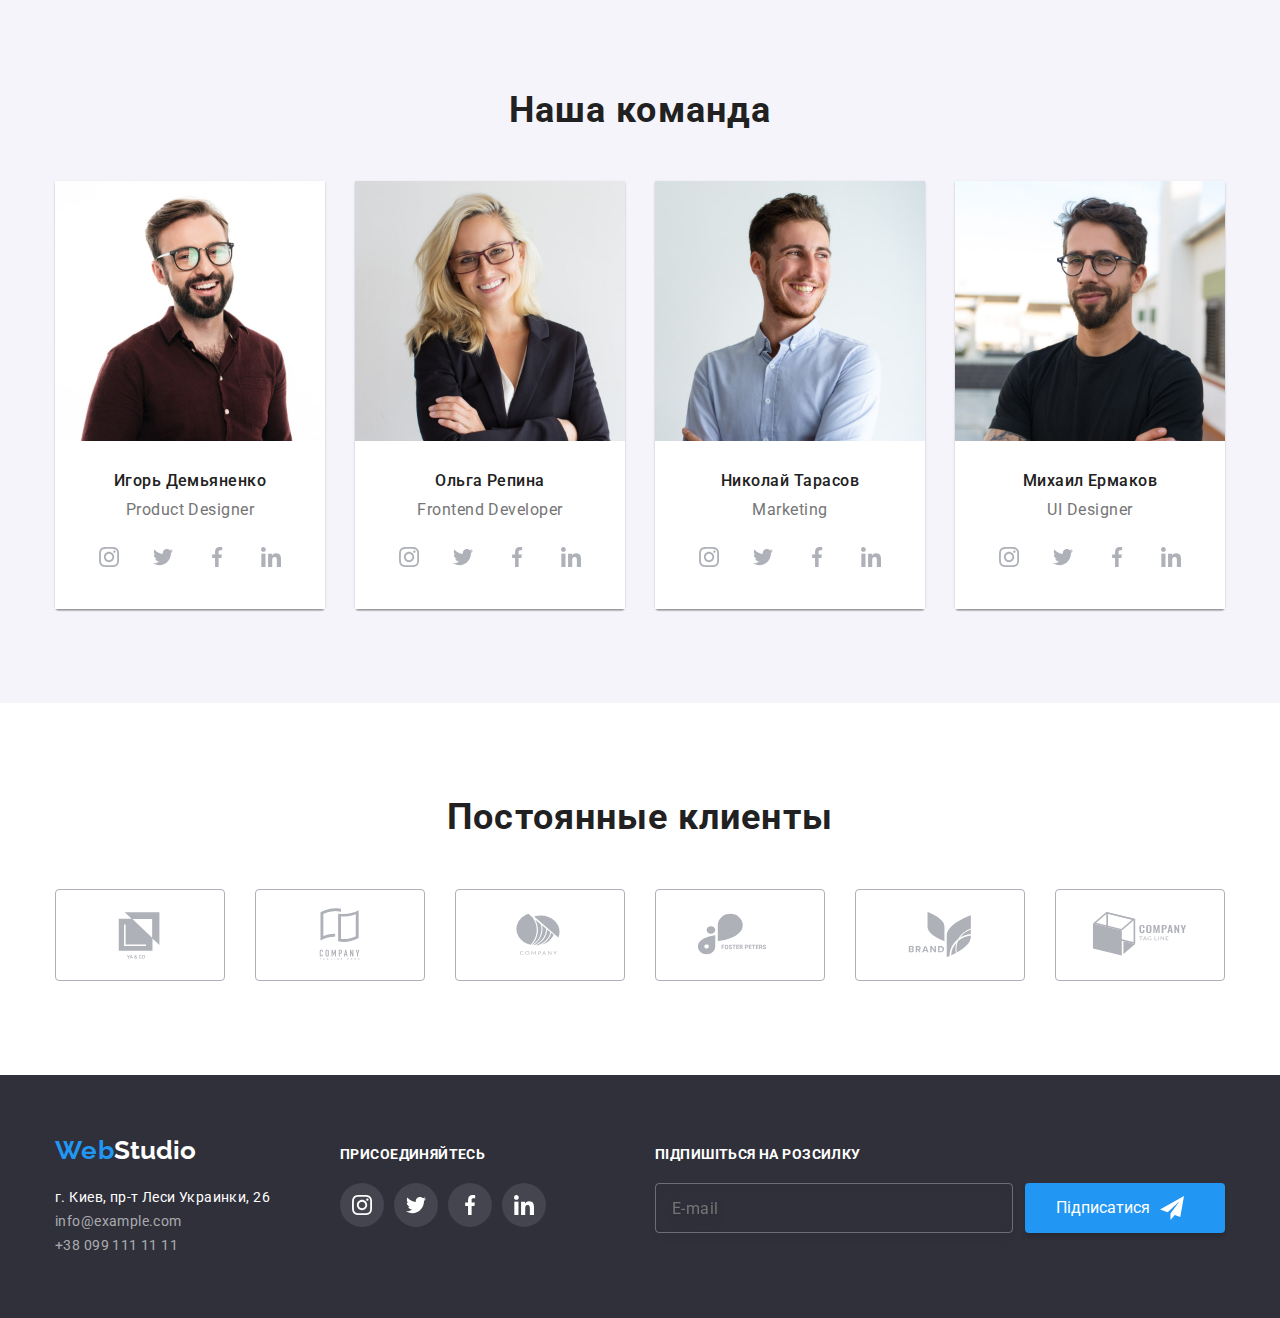
==== commit 69645282: "injected(merged) changes from hw 6 to hw 5" ====
--- a/index.html
+++ b/index.html
@@ -109,20 +109,17 @@
           <li class="image-bloc">
             <img src="./images/index/box_1.jpg" alt="computer programming" width="370" height="294" />
             <div class="description-subtitle">
-              <div class="description-opasity"></div>
               <h3 class="description-text">Десктопные приложения</h3>
             </div>
           </li>
           <li class="image-bloc">
             <img src="./images/index/box_2.jpg" alt="using of technology" width="370" height="294" />
              <div class="description-subtitle">
-              <div class="description-opasity"></div>
               <h3 class="description-text">Мобильные приложения</h3>
             </div></li>
           <li class="image-bloc">
             <img src="./images/index/box_3.jpg" alt="computer graphics" width="370" height="294" />
              <div class="description-subtitle">
-              <div class="description-opasity"></div>
               <h3 class="description-text">Дизайнерские решения</h3>
             </div>
           </li>
@@ -346,8 +343,8 @@
           </label>
           <button type="submit" class="subscribe-btn">
             Підписатися
-            <svg  width="24" height="24">
-              <use href="./images/icons.svg#icon-send" class="subscribe-icon" ></use>
+            <svg class="subscribe-icon" width="24" height="24">
+              <use href="./images/icons.svg#icon-send" ></use>
             </svg>
           </button>
         </form>
@@ -355,14 +352,92 @@
       </div>
     </footer>
     <div class="backdrop is-hidden" data-modal>
+      <!-- is-hidden -->
       <div class="modal">
-        <div class="modal-navigation">
-          <button type="button" data-modal-close class="modal-button"> 
+              <button type="button" data-modal-close class="modal-button"> 
             <svg class="modal-button-icon" data-modal-close width="11" height="11">
               <use href="./images/icons.svg#icon-close-black"></use>             
             </svg>
           </button>
-        </div>
+        <!-- <div class="modal-navigation"> -->
+            <p class="modal-title">Оставьте свои данные, мы вам перезвоним</p>
+
+            <form class="modal-form">
+                <div class="modal-field">
+              <label class="modal-label">
+                Имя </label>
+                   <div class="input-wrap">
+              <input type="text"
+              class="modal-input"
+              name="user-name"
+              />
+               <svg class="input-icon" width="18" height="18">
+                <use href="./images/icons.svg#icon-person"></use>
+              </svg>
+              </div>
+              </div>
+
+              <div class="modal-field">
+                <label for="user-tel" class="modal-label">Телефон</label>
+                <div class="input-wrap">
+              <input type="text"
+              class="modal-input"
+               name="user-tel"
+              minlength="10"
+              />
+ <svg class="input-icon" width="18" height="18">
+                <use href="./images/icons.svg#icon-phone"></use>
+              </svg>
+              </div>
+              </div>
+             <div class="modal-field">
+                <label for="user-mail" class="modal-label">Почта</label>
+                <div class="input-wrap">
+              <input type="text"
+              class="modal-input"
+              name="user-mail"
+              />
+ <svg class="input-icon" width="18" height="18">
+                <use href="./images/icons.svg#icon-phone"></use>
+              </svg>
+              </div>
+              </div>
+              <!-- //// -->
+              
+                         <div class="modal-field">
+                <label for="#" class="modal-label">Комментарий</label>
+ <textarea
+              name="user-text"
+              id="user-text"
+              class="modal-comment"
+              placeholder="Введіть текст"
+            ></textarea>
+              </div>
+              <div class="modal-field">
+            <input
+              type="checkbox"
+              name="privacy"
+              class="modal-check visually-hidden"
+              value="true"
+              id="user-check"
+            />
+               <label for="user-check" class="check-text">
+              <span>
+                <svg class="check-icon" width="16" height="15">
+                  <use href="./images/icons.svg#icon-square"></use>
+                </svg>
+              </span>
+              Політика користування <a href="#">gfhghgdfs</a></label
+            >
+          </div>
+
+ <button type="submit">Отправить</button>
+
+            </form>
+      
+
+    
+        <!-- </div> -->
       </div>
     </div>
      <script src="./js/modal.js"></script>
--- a/css/styles.css
+++ b/css/styles.css
@@ -194,7 +194,7 @@
 .contact-icon {
   fill: #757575;
   margin-right: 10px;
-  transition: color 250ms cubic-bezier(0.4, 0, 0.2, 1);
+  transition: fill 250ms cubic-bezier(0.4, 0, 0.2, 1);
 }
 .contact-item {
   display: flex;
@@ -218,6 +218,7 @@
 .footer-link:focus {
   color: var(--accent-color);
 }
+
 .button {
   background-color: var(--accent-color);
   color: var(--white);
@@ -426,57 +427,68 @@
   fill: #afb1b8;
   transition: fill 250ms cubic-bezier(0.4, 0, 0.2, 1);
 }
-.team-soc-link:hover {
+.team-soc-link:hover,
+.team-soc-link:focus {
   background-color: var(--accent-color);
 }
-.team-soc-link:hover .team-soc-icon {
+.team-soc-link:hover .team-soc-icon,
+.team-soc-link:focus .team-soc-icon {
   fill: #fff;
 }
+/* .client-link { */
+/* width: 170px;
+  height: 92px; */
+/* border: 1px; */
+/* background-color: tomato; */
+/* display: flex;
+  align-items: center;
+  justify-content: center; */
+
 .client-link {
-  /* width: 170px;
-  height: 92px; */
-  /* border: 1px; */
-  /* background-color: tomato; */
-  /* display: flex;
-  align-items: center;
-  justify-content: center; */
-}
-.client-list {
-  display: flex;
-  justify-content: center;
-  align-content: center;
-}
-.client-icon {
-  fill: #afb1b8;
-  transition: fill 2500ms cubic-bezier(0.4, 0, 0.2, 1);
-}
-.client-item + .client-item {
-  margin-left: 30px;
-}
-.client-item {
   width: 170px;
   /* padding: 16px 32px; */
   height: 92px;
   border: 1px solid #afb1b8;
   border-radius: 4px;
+  box-sizing: border-box;
   display: flex;
   align-items: center;
   justify-content: center;
   transition: border 250ms cubic-bezier(0.4, 0, 0.2, 1);
-}
-.client-item:hover {
+  /* transition-property: ; */
+}
+
+.client-list {
+  display: flex;
+  justify-content: center;
+  align-content: center;
+}
+
+.client-icon {
+  fill: #afb1b8;
+  transition: fill 250ms cubic-bezier(0.4, 0, 0.2, 1);
+}
+
+.client-item + .client-item {
+  margin-left: 30px;
+}
+
+.client-link:hover,
+.client-link:focus {
   border: 1px solid var(--accent-color);
 }
-.client-item:hover .client-icon {
+.client-link:hover .client-icon,
+.client-link:focus .client-icon {
   fill: #2196f3;
 }
+
 .portfolio-item {
   width: 370px;
-  transition: 250ms cubic-bezier(0.4, 0, 0.2, 1);
+  /* transition: 250ms cubic-bezier(0.4, 0, 0.2, 1); */
 }
 .portfolio-link {
   display: block;
-  transition: 250ms cubic-bezier(0.4, 0, 0.2, 1);
+  transition: box-shadow 250ms cubic-bezier(0.4, 0, 0.2, 1);
 }
 .portfolio-photo {
   position: relative;
@@ -491,9 +503,10 @@
   display: flex;
   align-items: center;
   text-align: center;
-  transition: 250ms cubic-bezier(0.4, 0, 0.2, 1);
-}
-.portfolio-link:hover .portfolio-hover {
+  transition: transform 250ms cubic-bezier(0.4, 0, 0.2, 1);
+}
+.portfolio-link:hover .portfolio-hover,
+.portfolio-link:focus .portfolio-hover {
   transform: translateY(-294px);
 }
 
@@ -646,13 +659,16 @@
   box-shadow: 0px 4px 4px rgba(0, 0, 0, 0.15);
   border-radius: 4px;
   border: none;
-  padding: 10px;
+  /* padding-left: 29px;
+  padding: 10px; */
   color: var(--white);
   margin-left: 12px;
-  /* display: block; */
+  display: flex;
+  align-items: center;
+  justify-content: center;
 }
 .subscribe-icon {
-  margin: 12px 10px;
+  margin: 13px 10px;
 }
 /* .footer-link-text {
   color: var(--white);
@@ -681,34 +697,53 @@
   background-color: rgba(0, 0, 0, 0.2);
   transition: opacity 250ms cubic-bezier(0.4, 0, 0.2, 1);
 }
+/* .backdrop.is-hidden .modal {
+  transform: translate(-50%, -50%) scale(0) rotate(-180deg);
+} */
 .modal {
   position: absolute;
-  min-width: 540px;
-  height: 540px;
+  width: 540px;
+  min-height: 600px;
   background-color: #fff;
   top: 50%;
   left: 50%;
-  transform: translate(-50%, -50%);
+  transform: translate(-50%, -50%) scale(1) rotate(0);
   transition: 250ms cubic-bezier(0.4, 0, 0.2, 1);
   border-radius: 4px;
-  padding: 10px;
+  padding: 40px;
+  background-color: #fff;
 }
 .modal-button {
-  display: block;
+  /* display: block; */
+  position: absolute;
+  top: 10px;
+  right: 10px;
   width: 30px;
   height: 30px;
   border-radius: 50%;
   border: 1px solid rgba(0, 0, 0, 0.1);
-  background-color: #fff;
+  background-color: transparent;
   display: flex;
   justify-content: center;
   align-items: center;
   transition: 250ms cubic-bezier(0.4, 0, 0.2, 1);
 }
 
-.modal-navigation {
+/* .modal-navigation {
   display: flex;
   justify-content: flex-end;
+} */
+.modal-title {
+  font-weight: 700;
+  font-size: 20px;
+  line-height: 1.15;
+  letter-spacing: 0.03em;
+  color: #212121;
+  text-align: center;
+  margin-bottom: 20px;
+}
+.modal-field {
+  margin-bottom: 10px;
 }
 
 /* .modal-button-icon {
